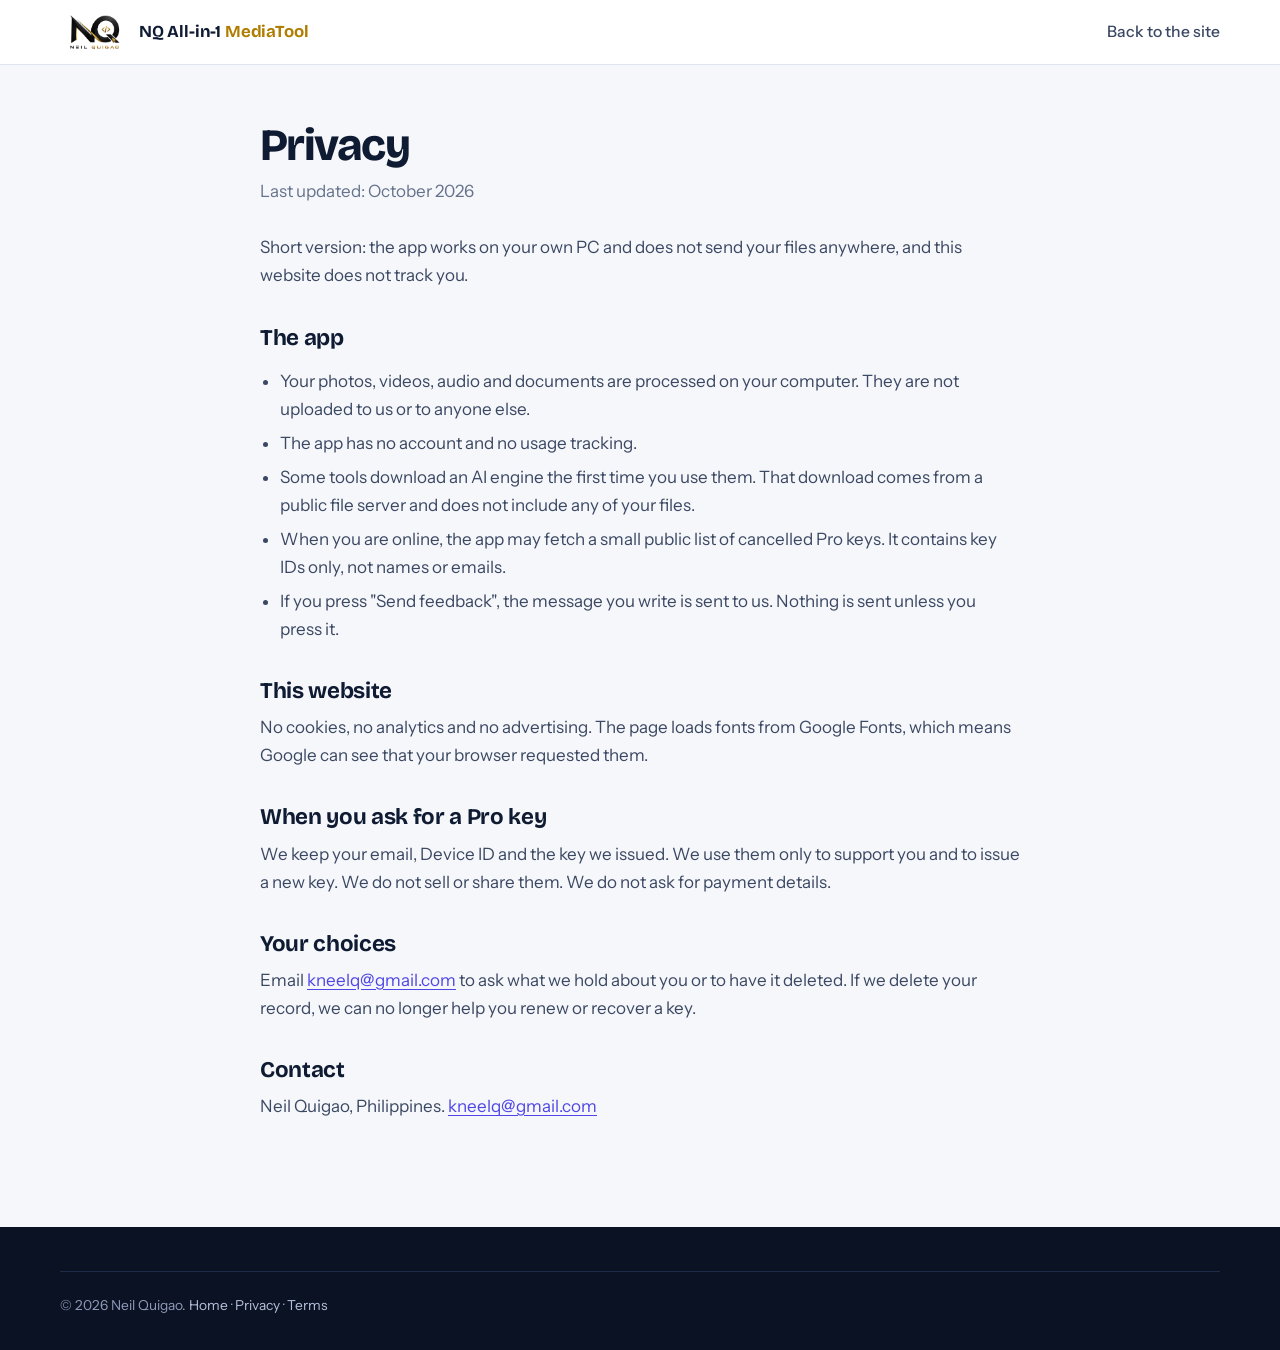
==== docs/privacy.html @ eca40800 "Release v1.0.0: new website, free early-access Pro keys, updated README and terms Co-Authored-By: Cl" ====
<!doctype html>
<html lang="en"><head><meta charset="utf-8"><meta name="viewport" content="width=device-width, initial-scale=1">
<title>Privacy | NQ All-in-1 MediaTool</title><meta name="description" content="What NQ All-in-1 MediaTool and this website do and do not collect."><link rel="icon" href="img/icon.png">
<link rel="preconnect" href="https://fonts.googleapis.com"><link rel="preconnect" href="https://fonts.gstatic.com" crossorigin>
<link rel="stylesheet" href="https://fonts.googleapis.com/css2?family=Bricolage+Grotesque:opsz,wght@12..96,500..800&family=Instrument+Sans:wght@400;500;600;700&display=swap">
<link rel="stylesheet" href="style.css"></head><body>
<header class="top"><div class="wrap"><a class="brand" href="index.html"><img src="img/logo.png" alt=""><span>NQ All-in-1 <b>MediaTool</b></span></a><nav style="margin-left:auto"><a href="index.html">Back to the site</a></nav></div></header>
<main class="doc"><div class="wrap">
<h1>Privacy</h1><p class="upd">Last updated: October 2026</p>
<p>Short version: the app works on your own PC and does not send your files anywhere, and this website does not track you.</p>
<h2>The app</h2>
<ul><li>Your photos, videos, audio and documents are processed on your computer. They are not uploaded to us or to anyone else.</li>
<li>The app has no account and no usage tracking.</li>
<li>Some tools download an AI engine the first time you use them. That download comes from a public file server and does not include any of your files.</li>
<li>When you are online, the app may fetch a small public list of cancelled Pro keys. It contains key IDs only, not names or emails.</li>
<li>If you press "Send feedback", the message you write is sent to us. Nothing is sent unless you press it.</li></ul>
<h2>This website</h2>
<p>No cookies, no analytics and no advertising. The page loads fonts from Google Fonts, which means Google can see that your browser requested them.</p>
<h2>When you ask for a Pro key</h2>
<p>We keep your email, Device ID and the key we issued. We use them only to support you and to issue a new key. We do not sell or share them. We do not ask for payment details.</p>
<h2>Your choices</h2>
<p>Email <a href="mailto:kneelq@gmail.com">kneelq@gmail.com</a> to ask what we hold about you or to have it deleted. If we delete your record, we can no longer help you renew or recover a key.</p>
<h2>Contact</h2><p>Neil Quigao, Philippines. <a href="mailto:kneelq@gmail.com">kneelq@gmail.com</a></p></div></main>
<footer><div class="wrap"><div class="legal" style="grid-column:1/-1">&copy; 2026 Neil Quigao. <a href="index.html" style="display:inline">Home</a> · <a href="privacy.html" style="display:inline">Privacy</a> · <a href="terms.html" style="display:inline">Terms</a></div></div></footer></body></html>
---- docs/style.css ----
/* NQ All-in-1 MediaTool site. Brand: ink navy + amber from the logo, indigo for actions (same as the app). */
:root {
  --paper: #f6f7fa; --white: #fff; --ink: #0f1b33; --body: #3b4863; --mute: #66738c; --line: #dfe4ee;
  --night: #0b1224; --night2: #131c33; --amber: #f5b316; --amber-soft: #fff3cf; --amber-ink: #6b4a00;
  --ind: #4f46e5; --ind-dark: #3f38c4; --ind-soft: #eceafd; --good: #0f7b5f; --good-soft: #e1f5ee;
  --r: 14px; --shadow: 0 1px 2px rgba(15,27,51,.06), 0 12px 32px rgba(15,27,51,.08);
  --display: "Bricolage Grotesque", "Segoe UI Variable Display", "Segoe UI", system-ui, sans-serif;
  --text: "Instrument Sans", "Segoe UI Variable Text", "Segoe UI", system-ui, sans-serif;
}
* { box-sizing: border-box; }
html { scroll-behavior: smooth; scroll-padding-top: 76px; -webkit-text-size-adjust: 100%; }
body { margin: 0; background: var(--paper); color: var(--body); font: 400 1.0625rem/1.65 var(--text); -webkit-font-smoothing: antialiased; }
img { max-width: 100%; display: block; }
a { color: var(--ind); text-underline-offset: 3px; }
a:hover { color: var(--ind-dark); }
:focus-visible { outline: 3px solid var(--ind); outline-offset: 3px; border-radius: 6px; }
.skip { position: absolute; left: -999px; top: 8px; background: var(--ink); color: #fff; padding: 8px 14px; border-radius: 8px; z-index: 100; }
.skip:focus { left: 8px; }
h1, h2, h3 { font-family: var(--display); color: var(--ink); line-height: 1.08; letter-spacing: -.02em; margin: 0; font-weight: 700; }
h1 { font-size: clamp(2.3rem, 4.1vw, 3.5rem); letter-spacing: -.035em; font-weight: 750; }
h2 { font-size: clamp(1.9rem, 3.4vw, 2.85rem); }
h3 { font-size: 1.25rem; letter-spacing: -.01em; }
p { margin: 0 0 1em; }
.wrap { width: min(1160px, calc(100% - 40px)); margin-inline: auto; }
.lead { font-size: 1.2rem; color: var(--body); max-width: 34em; }
.small { font-size: .9rem; color: var(--mute); }

/* header */
.top { position: sticky; top: 0; z-index: 50; background: rgba(255,255,255,.92); backdrop-filter: saturate(1.4) blur(10px); border-bottom: 1px solid var(--line); }
.top .wrap { display: flex; align-items: center; gap: 28px; height: 64px; }
.brand { display: flex; align-items: center; gap: 10px; color: var(--ink); text-decoration: none; font: 700 1.05rem/1 var(--display); letter-spacing: -.01em; }
.brand img { height: 46px; width: auto; margin-block: -6px; }
.brand b { color: #b07d00; font-weight: 700; }
.top nav { display: flex; gap: 24px; margin-left: auto; align-items: center; }
.top nav a { white-space: nowrap; color: var(--body); text-decoration: none; font-weight: 500; font-size: .98rem; }
.top nav a:hover { color: var(--ink); }
.top nav a.btn { color: #fff; }
.top nav a.btn:hover { color: #fff; }
.btn { display: inline-flex; align-items: center; justify-content: center; gap: 10px; padding: 13px 22px; border-radius: 12px; border: 1.5px solid transparent; font: 600 1rem/1.1 var(--text); text-decoration: none; cursor: pointer; transition: transform .15s, background .15s, box-shadow .15s; }
.btn:active { transform: translateY(1px); }
.btn-pri { background: var(--ink); color: #fff; box-shadow: 0 6px 18px rgba(15,27,51,.22); }
.btn-pri:hover { background: #1b2b4f; color: #fff; }
.btn-ind { background: var(--ind); color: #fff; box-shadow: 0 6px 18px rgba(79,70,229,.28); }
.btn-ind:hover { background: var(--ind-dark); color: #fff; }
.btn-ghost { background: transparent; border-color: var(--line); color: var(--ink); background: #fff; }
.btn-ghost:hover { border-color: var(--ink); color: var(--ink); }
.btn-sm { padding: 9px 16px; font-size: .94rem; border-radius: 10px; }
.btn svg { width: 18px; height: 18px; }
.menu { display: none; margin-left: auto; background: none; border: 1.5px solid var(--line); border-radius: 10px; width: 44px; height: 44px; font-size: 1.2rem; cursor: pointer; color: var(--ink); }

/* hero */
.hero { padding: 64px 0 28px; overflow: hidden; }
.hero .wrap { display: grid; grid-template-columns: minmax(0, 5fr) minmax(0, 7fr); gap: 40px; align-items: center; }
.tag { display: inline-flex; align-items: center; gap: 8px; background: var(--amber-soft); color: var(--amber-ink); font-weight: 600; font-size: .9rem; padding: 6px 14px 6px 10px; border-radius: 999px; margin-bottom: 22px; }
.tag i { width: 9px; height: 9px; border-radius: 50%; background: var(--amber); box-shadow: 0 0 0 4px rgba(245,179,22,.28); }
.hero h1 { margin-bottom: 22px; }
.hero .lead { margin-bottom: 30px; }
.cta { display: flex; flex-wrap: wrap; gap: 12px; margin-bottom: 18px; }
.facts { display: flex; flex-wrap: wrap; gap: 6px 18px; list-style: none; padding: 0; margin: 0; color: var(--mute); font-size: .92rem; }
.facts li::before { content: ""; display: inline-block; width: 6px; height: 6px; border-radius: 50%; background: var(--good); margin-right: 8px; vertical-align: middle; }
.shot { margin: 0; position: relative; }
.win { background: var(--night); border-radius: 14px; box-shadow: 0 2px 4px rgba(15,27,51,.1), 0 30px 70px rgba(15,27,51,.28); overflow: hidden; border: 1px solid #25304d; }
.win .bar { display: flex; gap: 7px; align-items: center; padding: 11px 14px; background: #0a1020; border-bottom: 1px solid #1b2742; }
.win .bar i { width: 11px; height: 11px; border-radius: 50%; background: #2c3857; }
.win .bar span { margin-left: 10px; color: #7f8cab; font-size: .78rem; font-family: var(--text); }
.win img { width: 100%; height: auto; }
.cap { margin-top: 12px; font-size: .84rem; color: var(--mute); max-width: 44em; }

/* proof strip */
.strip { border-block: 1px solid var(--line); background: var(--white); margin-top: 44px; }
.strip .wrap { display: grid; grid-template-columns: repeat(4, 1fr); }
.strip .wrap > div { padding: 22px 22px; border-left: 1px solid var(--line); }
.strip .wrap > div:first-child { border-left: 0; padding-left: 0; }
.strip b { display: block; font: 700 1.55rem/1.1 var(--display); color: var(--ink); letter-spacing: -.02em; }
.strip span { font-size: .93rem; color: var(--mute); }

section.block { padding: 96px 0; }
.head { max-width: 40em; margin-bottom: 44px; }
.head h2 { margin-bottom: 14px; }
.head p { font-size: 1.12rem; margin: 0; }

/* tools */
.groups { display: grid; grid-template-columns: repeat(3, 1fr); gap: 20px; }
.group { background: var(--white); border: 1px solid var(--line); border-radius: var(--r); padding: 24px 22px 14px; }
.group h3 { margin-bottom: 4px; }
.group > p { font-size: .94rem; color: var(--mute); margin-bottom: 14px; }
.group ul { list-style: none; margin: 0; padding: 0; }
.group ul li { display: grid; grid-template-columns: 38px 1fr auto; gap: 12px; align-items: center; padding: 11px 0; border-top: 1px solid var(--line); }
.group ul li img { width: 38px; height: 38px; }
.group ul li b { display: block; color: var(--ink); font-weight: 600; line-height: 1.25; font-size: 1rem; }
.group ul li small { display: block; color: var(--mute); font-size: .87rem; line-height: 1.35; }
.pro { font-size: .72rem; font-weight: 700; letter-spacing: .04em; background: var(--amber); color: #3a2800; padding: 3px 8px; border-radius: 6px; }
.tags { display: inline-flex; align-items: center; gap: 6px; white-space: nowrap; }
.beta { font-size: .72rem; font-weight: 700; letter-spacing: .04em; color: #7a2e9e; background: #f1e1fb; border: 1px solid #d9b3ee; padding: 2px 7px; border-radius: 6px; }
.lim { font-size: .72rem; font-weight: 600; color: var(--good); background: var(--good-soft); padding: 3px 8px; border-radius: 6px; white-space: nowrap; }

/* before/after */
.demo { background: var(--night); color: #c9d2e6; }
.demo h2 { color: #fff; }
.demo .head p { color: #aab6d0; }
.demo .wrap { display: grid; grid-template-columns: minmax(0, 6fr) minmax(0, 5fr); gap: 56px; align-items: center; }
.ba { position: relative; border-radius: 14px; overflow: hidden; aspect-ratio: 4 / 5; width: 100%; max-width: 520px; margin-inline: auto; background: #1a2440; user-select: none; touch-action: pan-y; box-shadow: 0 30px 70px rgba(0,0,0,.45); border: 1px solid #25304d; }
.ba img { position: absolute; inset: 0; width: 100%; height: 100%; object-fit: cover; }
.ba .after { position: absolute; inset: 0; background: repeating-conic-gradient(#d7dce8 0 25%, #f4f6fb 0 50%) 0 0 / 28px 28px; clip-path: inset(0 0 0 var(--p, 50%)); }
.ba .after img { object-fit: contain; }
.ba input { position: absolute; inset: 0; width: 100%; height: 100%; opacity: 0; cursor: ew-resize; margin: 0; }
.ba .handle { position: absolute; top: 0; bottom: 0; left: var(--p, 50%); width: 3px; background: #fff; transform: translateX(-1.5px); pointer-events: none; box-shadow: 0 0 0 1px rgba(0,0,0,.2); }
.ba .handle::after { content: "\2194"; position: absolute; top: 50%; left: 50%; transform: translate(-50%, -50%); width: 46px; height: 46px; border-radius: 50%; background: #fff; color: var(--ink); display: grid; place-items: center; font-size: 1.3rem; font-weight: 700; box-shadow: 0 6px 18px rgba(0,0,0,.35); }
.ba .lab { position: absolute; top: 14px; font-size: .78rem; font-weight: 700; padding: 5px 10px; border-radius: 6px; background: rgba(15,27,51,.78); color: #fff; pointer-events: none; }
.ba .lab.l { left: 14px; } .ba .lab.r { right: 14px; }
.ticks { list-style: none; margin: 26px 0 0; padding: 0; display: grid; gap: 14px; }
.ticks li { display: grid; grid-template-columns: 24px 1fr; gap: 12px; color: #c9d2e6; }
.ticks li::before { content: ""; width: 20px; height: 20px; margin-top: 4px; border-radius: 50%; background: var(--amber) url("data:image/svg+xml,%3Csvg xmlns='http://www.w3.org/2000/svg' viewBox='0 0 20 20'%3E%3Cpath d='M5.5 10.5l3 3 6-6.5' fill='none' stroke='%233a2800' stroke-width='2.2' stroke-linecap='round' stroke-linejoin='round'/%3E%3C/svg%3E") center / 20px no-repeat; }
.ticks b { color: #fff; }
.honest { margin-top: 26px; padding: 16px 18px; border: 1px solid #2c3858; border-radius: 12px; background: var(--night2); font-size: .95rem; color: #aab6d0; }
.honest b { color: #fff; }

/* screens */
.tabs { display: flex; flex-wrap: wrap; gap: 8px; margin-bottom: 20px; }
.tabs button { padding: 10px 18px; border-radius: 999px; border: 1.5px solid var(--line); background: var(--white); font: 600 .97rem var(--text); color: var(--body); cursor: pointer; }
.tabs button[aria-selected="true"] { background: var(--ink); border-color: var(--ink); color: #fff; }
.panel { display: none; } .panel.on { display: block; }
.panel p.cap { margin-bottom: 14px; font-size: 1rem; color: var(--body); max-width: 46em; }

/* offline ledger */
.ledger { display: grid; grid-template-columns: 1fr 1fr; border: 1px solid var(--line); border-radius: 18px; background: var(--white); overflow: hidden; box-shadow: var(--shadow); }
.ledger > div { padding: 34px 34px 26px; }
.ledger > div + div { border-left: 1px solid var(--line); background: #fbfbfd; }
.ledger h3 { display: flex; align-items: center; gap: 12px; font-size: 1.45rem; margin-bottom: 6px; }
.ledger h3 span { width: 34px; height: 34px; border-radius: 10px; display: grid; place-items: center; font-size: 1.05rem; }
.ledger .on h3 span, .ledger > div:first-child h3 span { background: var(--good-soft); color: var(--good); }
.ledger > div + div h3 span { background: var(--amber-soft); color: var(--amber-ink); }
.ledger ul { list-style: none; margin: 18px 0 0; padding: 0; }
.ledger li { padding: 13px 0; border-top: 1px solid var(--line); }
.ledger li b { color: var(--ink); display: block; font-weight: 600; }
.ledger li span { font-size: .96rem; color: var(--mute); }
.note-line { margin-top: 22px; max-width: 46em; }

/* pricing */
.compare { background: var(--white); border: 1px solid var(--line); border-radius: 18px; overflow: hidden; box-shadow: var(--shadow); }
.plans { display: grid; grid-template-columns: 1fr 1fr; }
.plan { padding: 34px; }
.plan + .plan { border-left: 1px solid var(--line); background: linear-gradient(180deg, #fffaf0, #fff 55%); position: relative; }
.plan h3 { font-size: 1.6rem; display: flex; align-items: center; gap: 10px; }
.price { font: 750 3rem/1 var(--display); color: var(--ink); letter-spacing: -.035em; margin: 18px 0 4px; }
.price small { font: 500 1rem var(--text); color: var(--mute); letter-spacing: 0; }
.plan .alt { color: var(--mute); font-size: .96rem; margin-bottom: 20px; }
.plan ul { list-style: none; padding: 0; margin: 0 0 26px; display: grid; gap: 10px; }
.plan li { padding-left: 28px; position: relative; }
.plan li::before { content: ""; position: absolute; left: 0; top: .45em; width: 17px; height: 17px; border-radius: 50%; background: var(--good-soft) url("data:image/svg+xml,%3Csvg xmlns='http://www.w3.org/2000/svg' viewBox='0 0 20 20'%3E%3Cpath d='M5.5 10.5l3 3 6-6.5' fill='none' stroke='%230f7b5f' stroke-width='2.4' stroke-linecap='round' stroke-linejoin='round'/%3E%3C/svg%3E") center / 17px no-repeat; }
.plan li.plus { font-weight: 600; color: var(--ink); }
.best { position: absolute; top: 20px; right: 22px; background: var(--ink); color: #fff; font-size: .78rem; font-weight: 700; padding: 5px 11px; border-radius: 999px; }
.steps { display: grid; grid-template-columns: repeat(3, 1fr); gap: 20px; margin-top: 28px; counter-reset: s; }
.step { background: var(--white); border: 1px solid var(--line); border-radius: var(--r); padding: 24px; counter-increment: s; }
.step::before { content: counter(s); display: grid; place-items: center; width: 34px; height: 34px; border-radius: 50%; background: var(--ind-soft); color: var(--ind); font: 700 1rem var(--display); margin-bottom: 14px; }
.step h3 { margin-bottom: 6px; font-size: 1.12rem; }
.step p { margin: 0; font-size: .97rem; color: var(--body); }
.priceNote { font-size: .92rem; color: var(--mute); margin-top: 18px; }

/* FAQ */
.faq { max-width: none; }
.faq details { border-top: 1px solid var(--line); }
.faq details:last-child { border-bottom: 1px solid var(--line); }
.faq summary { cursor: pointer; list-style: none; padding: 20px 40px 20px 0; font: 650 1.12rem/1.35 var(--display); color: var(--ink); position: relative; letter-spacing: -.01em; }
.faq summary::-webkit-details-marker { display: none; }
.faq summary::after { content: "+"; position: absolute; right: 6px; top: 50%; transform: translateY(-50%); font: 400 1.7rem/1 var(--text); color: var(--mute); transition: transform .2s; }
.faq details[open] summary::after { transform: translateY(-50%) rotate(45deg); }
.faq .ans { padding: 0 40px 22px 0; }
.faq .ans p:last-child { margin: 0; }
code, .hash { font-family: ui-monospace, "Cascadia Mono", Consolas, monospace; font-size: .86em; background: #eceff6; padding: 2px 6px; border-radius: 6px; }
.hash { word-break: break-all; }

/* final CTA + footer */
.final { background: var(--ink); color: #c9d2e6; text-align: left; padding: 84px 0; }
.final .wrap { display: grid; grid-template-columns: 1fr auto; gap: 40px; align-items: center; }
.final h2 { color: #fff; margin-bottom: 12px; }
.final p { margin: 0; font-size: 1.1rem; max-width: 34em; }
.final .btn-amber { background: var(--amber); color: #2f2100; font-size: 1.1rem; padding: 16px 28px; box-shadow: 0 10px 28px rgba(245,179,22,.28); }
.final .btn-amber:hover { background: #ffc531; color: #2f2100; }
footer { background: var(--night); color: #8e9bb8; padding: 44px 0 34px; font-size: .94rem; }
footer .wrap { display: grid; grid-template-columns: 1.4fr 1fr 1fr; gap: 32px; }
footer b { color: #fff; display: block; margin-bottom: 8px; font-weight: 600; }
footer a { color: #b6c1db; text-decoration: none; display: block; padding: 3px 0; }
footer a:hover { color: #fff; text-decoration: underline; }
footer .legal { grid-column: 1 / -1; border-top: 1px solid #1e2a47; padding-top: 22px; font-size: .86rem; line-height: 1.6; }

/* article pages */
.doc { padding: 56px 0 90px; }
.doc .wrap { max-width: 760px; }
.doc h1 { font-size: clamp(2rem, 4vw, 2.8rem); margin-bottom: 8px; }
.doc h2 { font-size: 1.4rem; margin: 36px 0 10px; letter-spacing: -.015em; }
.doc ul { padding-left: 1.2em; } .doc li { margin-bottom: 6px; }
.doc .upd { color: var(--mute); margin-bottom: 28px; }

@media (max-width: 1020px) {
  .hero .wrap, .demo .wrap { grid-template-columns: 1fr; gap: 36px; }
  .shot { margin-right: 0; }
  .groups { grid-template-columns: 1fr 1fr; }
  .strip .wrap { grid-template-columns: 1fr 1fr; column-gap: 24px; }
  .strip .wrap > div { border-left: 0; padding: 18px 0; border-top: 1px solid var(--line); }
  .strip .wrap > div:nth-child(-n+2) { border-top: 0; }
}
@media (max-width: 900px) {
  .top nav { display: none; position: absolute; top: 64px; left: 0; right: 0; flex-direction: column; align-items: stretch; gap: 0; background: #fff; border-bottom: 1px solid var(--line); padding: 8px 20px 16px; }
  .top nav.open { display: flex; }
  .top nav a { padding: 12px 0; border-bottom: 1px solid var(--line); }
  .top nav .btn { margin-top: 12px; }
  .menu { display: block; }
}
@media (max-width: 760px) {
  section.block { padding: 68px 0; }
  .groups, .steps, .plans, .ledger, footer .wrap, .final .wrap { grid-template-columns: 1fr; }
  .plan + .plan, .ledger > div + div { border-left: 0; border-top: 1px solid var(--line); }
  .hero { padding-top: 40px; }
  .final .wrap { gap: 24px; }
}
@media (prefers-reduced-motion: reduce) { html { scroll-behavior: auto; } * { transition: none !important; } }

.how { margin: 18px 0 0; padding: 16px 16px 6px; background: var(--paper); border-radius: 12px; border: 1px solid var(--line); }
.how b { color: var(--ink); display: block; margin-bottom: 6px; }
.how ol { margin: 0 0 8px; padding-left: 1.2em; font-size: .94rem; color: var(--body); } .how li { margin: 3px 0; }

/* real results */
.results { background: var(--night); color: #c9d2e6; }
.results h2, .results h3 { color: #fff; }
.results .head p { color: #aab6d0; }
.results .pro { vertical-align: middle; }
.rs { display: grid; grid-template-columns: minmax(0, 7fr) minmax(0, 5fr); gap: 48px; align-items: center; margin-bottom: 72px; }
.rs.flip { grid-template-columns: minmax(0, 5fr) minmax(0, 6fr); }
.rs.flip .cmp { order: 2; }
.rs h3 { font-size: 1.6rem; margin-bottom: 12px; }
.rs p { max-width: 32em; }
.by { font-size: .84rem; color: #8492b0; margin-top: 14px; }
.cmp { position: relative; aspect-ratio: var(--ar, 4 / 5); width: 100%; border-radius: 14px; overflow: hidden; background: #1a2440; user-select: none; touch-action: pan-y; box-shadow: 0 30px 60px rgba(0,0,0,.35); }
.cmp img { position: absolute; inset: 0; width: 100%; height: 100%; object-fit: cover; }
.cmp .aft { position: absolute; inset: 0; clip-path: inset(0 0 0 var(--p, 50%)); }
.cmp.alpha .aft { background: repeating-conic-gradient(#d7dce8 0 25%, #f4f6fb 0 50%) 0 0 / 26px 26px; }
.cmp input { position: absolute; inset: 0; width: 100%; height: 100%; opacity: 0; cursor: ew-resize; margin: 0; }
.cmp .handle { position: absolute; top: 0; bottom: 0; left: var(--p, 50%); width: 3px; background: #fff; transform: translateX(-1.5px); pointer-events: none; box-shadow: 0 0 0 1px rgba(0,0,0,.2); }
.cmp .handle::after { content: "\2194"; position: absolute; top: 50%; left: 50%; transform: translate(-50%, -50%); width: 42px; height: 42px; border-radius: 50%; background: #fff; color: var(--ink); display: grid; place-items: center; font-weight: 700; box-shadow: 0 4px 14px rgba(0,0,0,.3); }
.cmp .lab { position: absolute; top: 12px; font-size: .74rem; font-weight: 700; padding: 5px 10px; border-radius: 7px; background: rgba(11,18,36,.78); color: #fff; pointer-events: none; }
.cmp .lab.l { left: 12px; } .cmp .lab.r { right: 12px; }
.rs3 { display: grid; grid-template-columns: repeat(3, minmax(0, 1fr)); gap: 22px; margin-bottom: 72px; }
.rs3 .rs3-t { grid-column: 1 / -1; max-width: 40em; }
.rs3 .rs3-t h3 { font-size: 1.6rem; margin-bottom: 12px; }
.rs3 .cmp { box-shadow: 0 18px 36px rgba(0,0,0,.3); }
.rs3-by { grid-column: 1 / -1; margin: 0; }
.rs2 { margin-bottom: 72px; }
.rs2 h3 { font-size: 1.6rem; margin-bottom: 12px; }
.rs2 p { max-width: 40em; }
.sline { display: grid; grid-template-columns: 44px minmax(0, 1fr); gap: 14px; align-items: center; margin-top: 14px; }
.sline .sl { font-weight: 700; color: #8492b0; font-size: .9rem; }
.sline img { width: 100%; height: auto; border-radius: 10px; background: #fff; }
.rs4 { display: grid; grid-template-columns: repeat(4, minmax(0, 1fr)); gap: 22px; align-items: start; margin-bottom: 56px; }
.rs4 figure { margin: 0; }
.rs4 .fr { aspect-ratio: 4 / 5; border-radius: 12px; overflow: hidden; background: #fff; display: grid; place-items: center; }
.rs4 .fr img { width: 100%; height: 100%; object-fit: cover; }
.rs4 figure:nth-child(3) .fr img { object-fit: contain; }
.rs4 figcaption { margin-top: 12px; font-size: .92rem; color: #aab6d0; line-height: 1.45; }
.rs4 figcaption b { color: #fff; }
.rs4-by { grid-column: 1 / -1; margin: 0; }

/* about */
.about .wrap { display: grid; grid-template-columns: minmax(0, 1fr) minmax(0, 420px); gap: 64px; align-items: center; }
.who { border-radius: 20px; overflow: hidden; background: #000; box-shadow: 0 24px 50px rgba(15,27,51,.25); }
.who img { width: 100%; height: auto; }
.about h2 { margin-bottom: 14px; }
.byline { font-size: 1.18rem; color: var(--ink); }
.about .cta { display: flex; gap: 12px; flex-wrap: wrap; margin-top: 22px; }
.btn-amber { background: var(--amber); color: #2f2100; box-shadow: 0 8px 22px rgba(245,179,22,.3); }
.btn-amber:hover { background: #ffc531; color: #2f2100; }
@media (max-width: 900px) { .rs, .rs.flip { grid-template-columns: 1fr; gap: 24px; margin-bottom: 52px; } .rs.flip .cmp { order: 0; } .rs4 { grid-template-columns: repeat(2, minmax(0, 1fr)); } }
@media (max-width: 760px) { .rs3 { grid-template-columns: 1fr; } .about .wrap { grid-template-columns: 1fr; gap: 24px; } .who { max-width: 340px; } .sline { grid-template-columns: 1fr; gap: 6px; } }
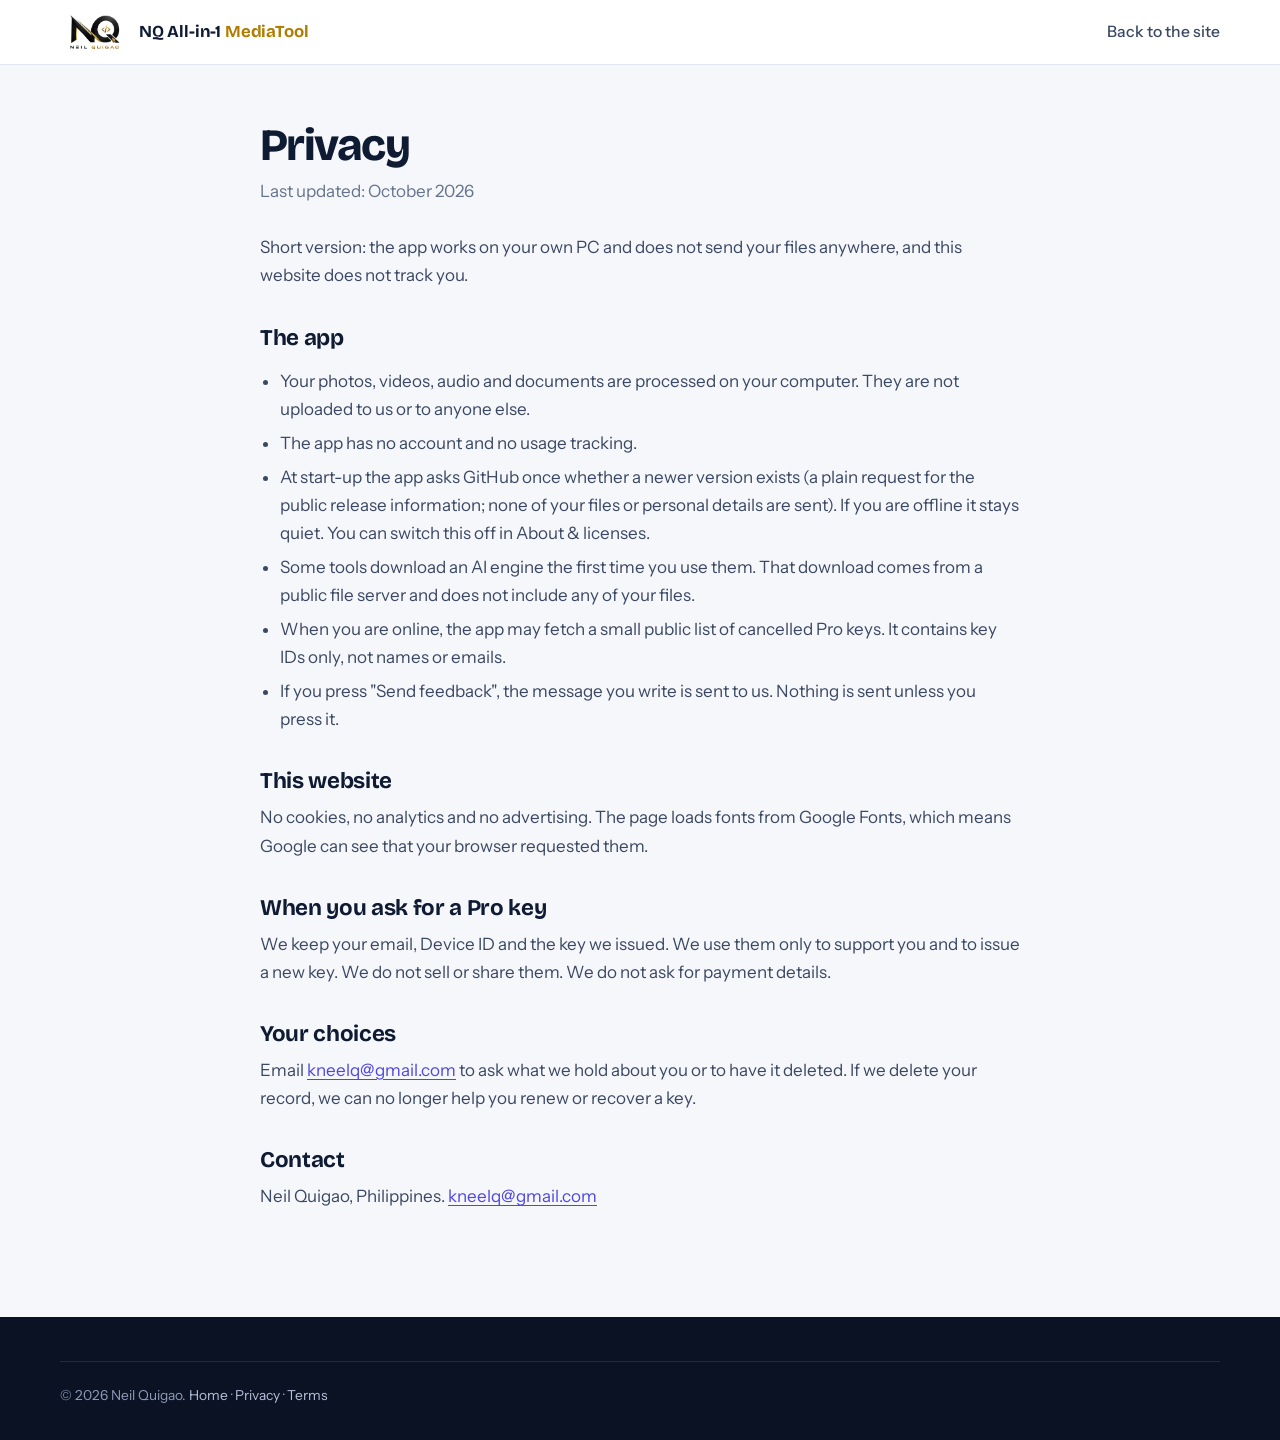
==== commit 687991b4: "v1.1.1: update notice; site and privacy text Co-Authored-By: Claude Sonnet 5.5 <noreply@anthropic.co" ====
--- a/docs/privacy.html
+++ b/docs/privacy.html
@@ -11,6 +11,7 @@
 <h2>The app</h2>
 <ul><li>Your photos, videos, audio and documents are processed on your computer. They are not uploaded to us or to anyone else.</li>
 <li>The app has no account and no usage tracking.</li>
+<li>At start-up the app asks GitHub once whether a newer version exists (a plain request for the public release information; none of your files or personal details are sent). If you are offline it stays quiet. You can switch this off in About &amp; licenses.</li>
 <li>Some tools download an AI engine the first time you use them. That download comes from a public file server and does not include any of your files.</li>
 <li>When you are online, the app may fetch a small public list of cancelled Pro keys. It contains key IDs only, not names or emails.</li>
 <li>If you press "Send feedback", the message you write is sent to us. Nothing is sent unless you press it.</li></ul>
--- a/docs/style.css
+++ b/docs/style.css
@@ -262,7 +262,7 @@
 
 /* about */
 .about .wrap { display: grid; grid-template-columns: minmax(0, 1fr) minmax(0, 420px); gap: 64px; align-items: center; }
-.who { border-radius: 20px; overflow: hidden; background: #000; box-shadow: 0 24px 50px rgba(15,27,51,.25); }
+.who { border-radius: 20px; overflow: hidden; background: #fff; border: 1px solid var(--line); box-shadow: 0 24px 50px rgba(15,27,51,.25); }
 .who img { width: 100%; height: auto; }
 .about h2 { margin-bottom: 14px; }
 .byline { font-size: 1.18rem; color: var(--ink); }
@@ -271,3 +271,40 @@
 .btn-amber:hover { background: #ffc531; color: #2f2100; }
 @media (max-width: 900px) { .rs, .rs.flip { grid-template-columns: 1fr; gap: 24px; margin-bottom: 52px; } .rs.flip .cmp { order: 0; } .rs4 { grid-template-columns: repeat(2, minmax(0, 1fr)); } }
 @media (max-width: 760px) { .rs3 { grid-template-columns: 1fr; } .about .wrap { grid-template-columns: 1fr; gap: 24px; } .who { max-width: 340px; } .sline { grid-template-columns: 1fr; gap: 6px; } }
+
+/* before you download */
+.notice { padding: 40px 0 0; }
+.nbar { display: grid; grid-template-columns: repeat(2, minmax(0, 1fr)); background: var(--white); border: 1px solid var(--line); border-radius: 20px; box-shadow: var(--shadow); overflow: hidden; }
+.nc { display: grid; grid-template-columns: 52px minmax(0, 1fr); gap: 18px; padding: 26px 30px; position: relative; }
+.nc + .nc { border-left: 1px solid var(--line); }
+.nc::before { content: ""; position: absolute; left: 0; right: 0; top: 0; height: 4px; background: var(--amber); }
+.nc + .nc::before { background: var(--good); }
+.ic { width: 52px; height: 52px; border-radius: 14px; display: grid; place-items: center; }
+.ic svg { width: 26px; height: 26px; }
+.ic-gold { background: var(--amber-soft); color: var(--amber-ink); }
+.ic-green { background: var(--good-soft); color: var(--good); }
+.nc h2 { font-size: 1.22rem; line-height: 1.2; letter-spacing: -.015em; margin: 2px 0 8px; }
+.nc p { font-size: .96rem; line-height: 1.55; margin: 0 0 12px; max-width: 34em; }
+.chain { list-style: none; display: flex; flex-wrap: wrap; gap: 8px; margin: 0 0 12px; padding: 0; }
+.chain li { background: var(--good-soft); color: #0b5a45; border-radius: 999px; padding: 5px 12px; font-size: .88rem; font-weight: 500; }
+.chain li + li::before { content: "\2192"; margin-right: 8px; color: var(--good); }
+.nlink { font-weight: 600; font-size: .95rem; text-decoration: none; }
+.nlink:hover { text-decoration: underline; }
+@media (max-width: 900px) { .nbar { grid-template-columns: 1fr; } .nc + .nc { border-left: 0; border-top: 1px solid var(--line); } .nc { padding: 22px 20px; grid-template-columns: 44px minmax(0, 1fr); gap: 14px; } .ic { width: 44px; height: 44px; } }
+
+/* download information */
+.dlwrap { display: block; }
+.dlwrap > div:first-child p { max-width: 40em; }
+.info { max-width: 860px; margin-top: 26px; background: var(--paper); border: 1px solid var(--line); border-radius: 16px; }
+.info summary { cursor: pointer; list-style: none; padding: 18px 56px 18px 24px; font: 700 1.2rem/1.3 var(--display); color: var(--ink); position: relative; letter-spacing: -.01em; }
+.info summary::-webkit-details-marker { display: none; }
+.info summary::after { content: "+"; position: absolute; right: 22px; top: 50%; transform: translateY(-50%); font: 400 1.7rem/1 var(--text); color: var(--mute); transition: transform .2s; }
+.info[open] summary::after { transform: translateY(-50%) rotate(45deg); }
+.info summary small { display: block; font: 500 .86rem var(--text); color: var(--mute); letter-spacing: 0; margin-top: 2px; }
+.infobody { padding: 0 24px 22px; display: grid; gap: 16px; }
+.info .ib { border-top: 1px solid var(--line); padding-top: 14px; font-size: .95rem; }
+.info .ib > b { display: block; color: var(--ink); margin-bottom: 6px; }
+.info ul { margin: 0; padding-left: 1.15em; }
+.info li { margin-bottom: 5px; }
+.info p { margin: 0 0 8px; }
+.info .hash { display: block; font-size: .72rem; word-break: break-all; line-height: 1.5; }
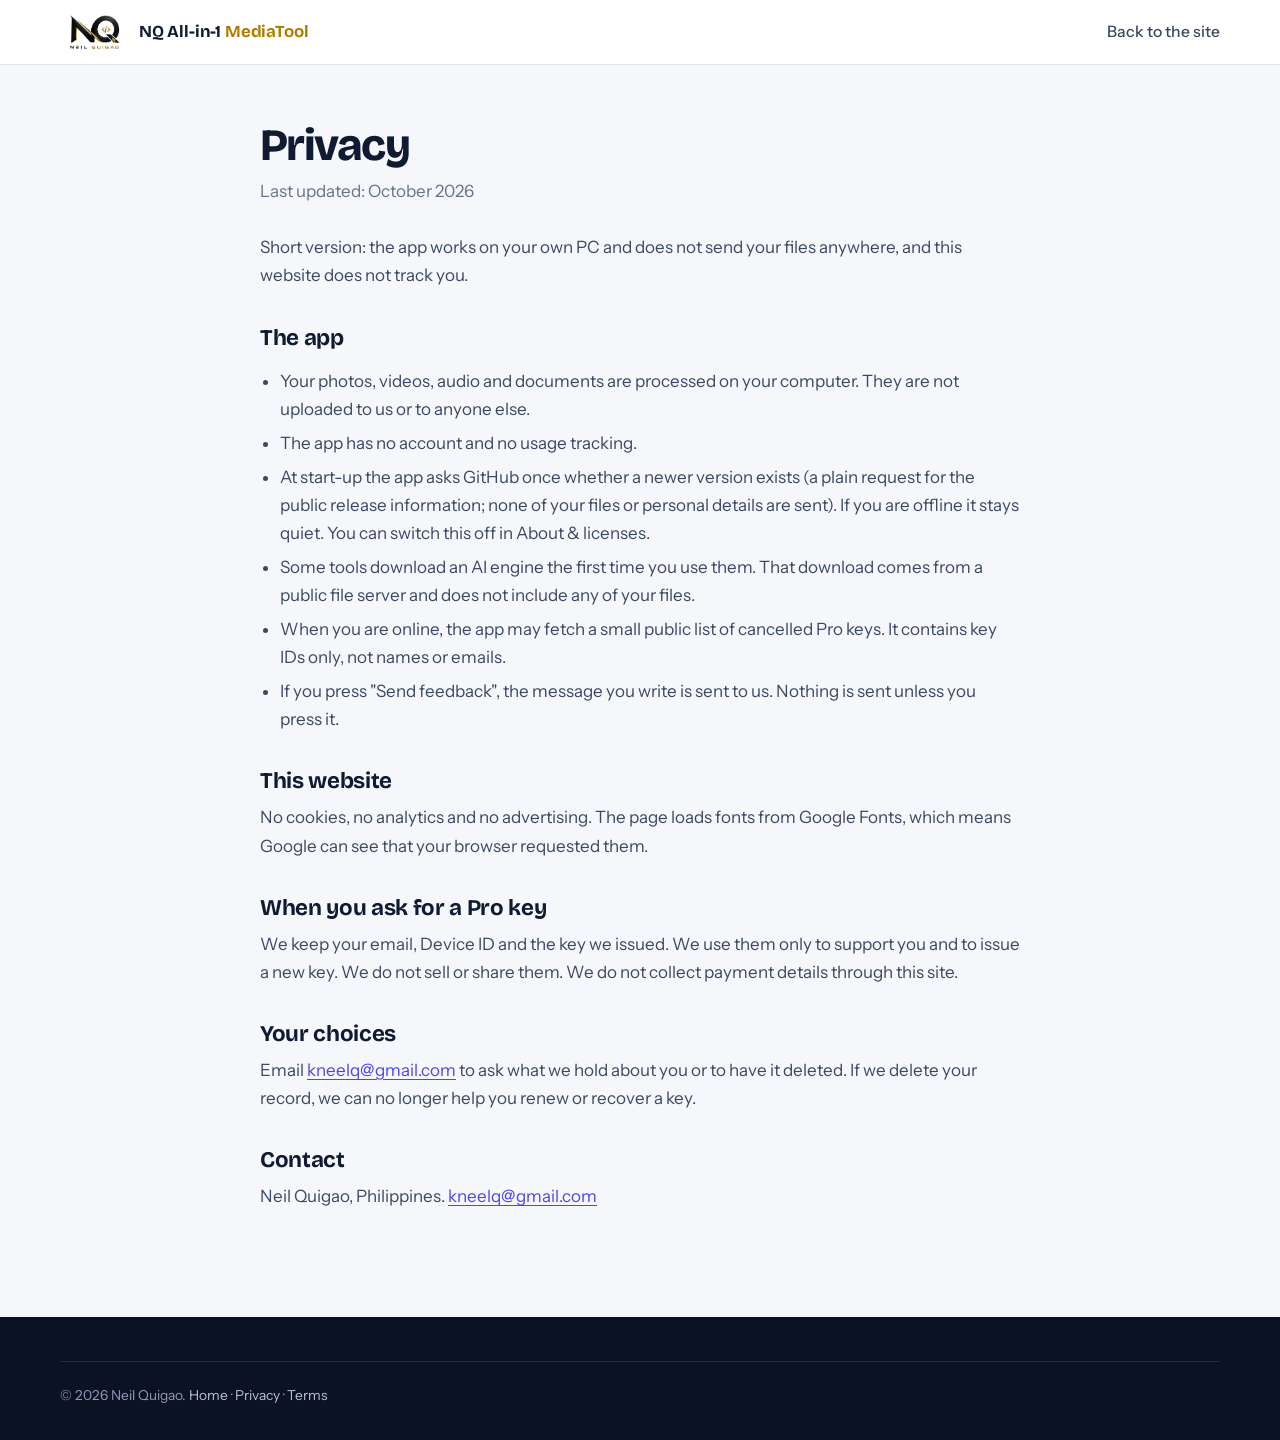
==== commit 66a1053c: "v1.3.1: Pro on inquiry (site, terms, README) Co-Authored-By: Claude Sonnet 5.5 <noreply@anthropic.co" ====
--- a/docs/privacy.html
+++ b/docs/privacy.html
@@ -18,7 +18,7 @@
 <h2>This website</h2>
 <p>No cookies, no analytics and no advertising. The page loads fonts from Google Fonts, which means Google can see that your browser requested them.</p>
 <h2>When you ask for a Pro key</h2>
-<p>We keep your email, Device ID and the key we issued. We use them only to support you and to issue a new key. We do not sell or share them. We do not ask for payment details.</p>
+<p>We keep your email, Device ID and the key we issued. We use them only to support you and to issue a new key. We do not sell or share them. We do not collect payment details through this site.</p>
 <h2>Your choices</h2>
 <p>Email <a href="mailto:kneelq@gmail.com">kneelq@gmail.com</a> to ask what we hold about you or to have it deleted. If we delete your record, we can no longer help you renew or recover a key.</p>
 <h2>Contact</h2><p>Neil Quigao, Philippines. <a href="mailto:kneelq@gmail.com">kneelq@gmail.com</a></p></div></main>
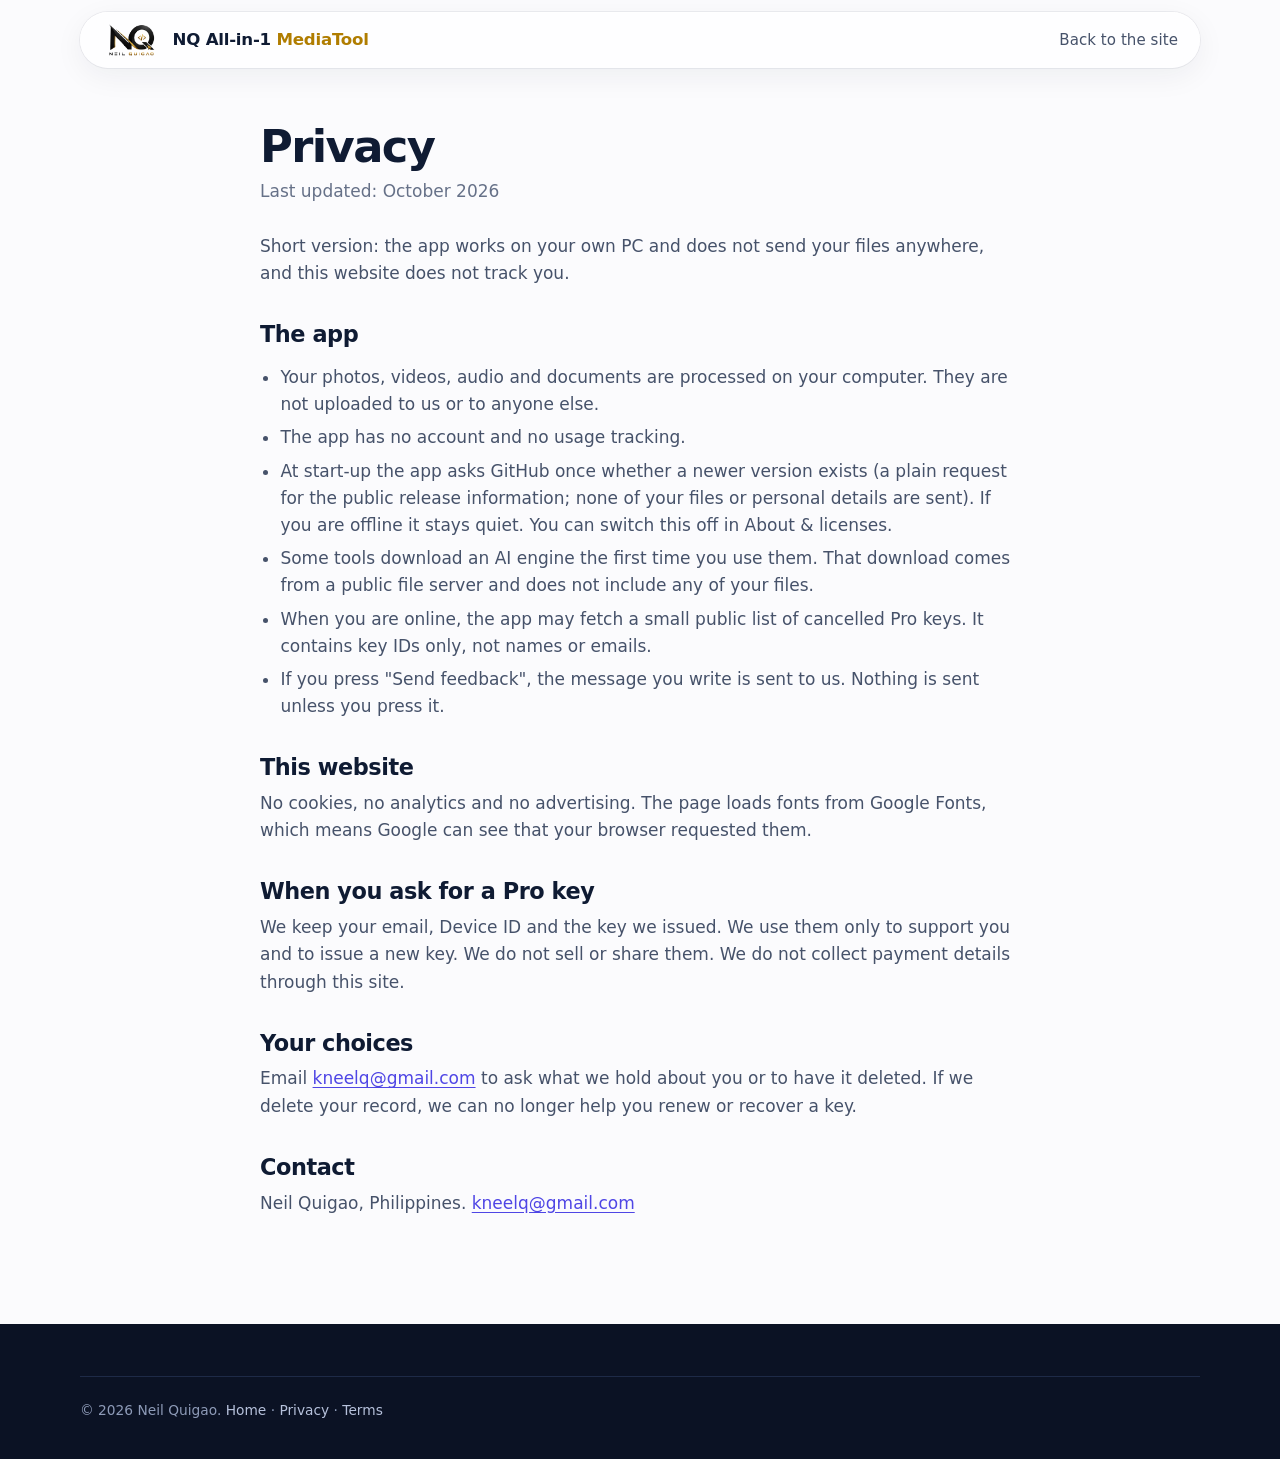
==== commit 1be402f8: "Site: redesign on Apple-style principles (website only, no app change) Floating translucent header, " ====
--- a/docs/privacy.html
+++ b/docs/privacy.html
@@ -1,8 +1,6 @@
 <!doctype html>
 <html lang="en"><head><meta charset="utf-8"><meta name="viewport" content="width=device-width, initial-scale=1">
 <title>Privacy | NQ All-in-1 MediaTool</title><meta name="description" content="What NQ All-in-1 MediaTool and this website do and do not collect."><link rel="icon" href="img/icon.png">
-<link rel="preconnect" href="https://fonts.googleapis.com"><link rel="preconnect" href="https://fonts.gstatic.com" crossorigin>
-<link rel="stylesheet" href="https://fonts.googleapis.com/css2?family=Bricolage+Grotesque:opsz,wght@12..96,500..800&family=Instrument+Sans:wght@400;500;600;700&display=swap">
 <link rel="stylesheet" href="style.css"></head><body>
 <header class="top"><div class="wrap"><a class="brand" href="index.html"><img src="img/logo.png" alt=""><span>NQ All-in-1 <b>MediaTool</b></span></a><nav style="margin-left:auto"><a href="index.html">Back to the site</a></nav></div></header>
 <main class="doc"><div class="wrap">
--- a/docs/style.css
+++ b/docs/style.css
@@ -1,310 +1,362 @@
-/* NQ All-in-1 MediaTool site. Brand: ink navy + amber from the logo, indigo for actions (same as the app). */
+/* NQ All-in-1 MediaTool site. Redesign on the apple-design principles: instant response, interruptible springs, translucent materials,
+   size-specific tracking, restraint. Brand kept: ink navy, amber from the logo, indigo for actions. */
 :root {
-  --paper: #f6f7fa; --white: #fff; --ink: #0f1b33; --body: #3b4863; --mute: #66738c; --line: #dfe4ee;
-  --night: #0b1224; --night2: #131c33; --amber: #f5b316; --amber-soft: #fff3cf; --amber-ink: #6b4a00;
+  --bg: #fbfbfd; --paper: #f4f5f8; --white: #fff; --ink: #0f1b33; --body: #46526a; --mute: #667188;
+  --line: rgba(15,27,51,.10); --night: #0b1224; --night2: #131c33;
+  --amber: #f5b316; --amber-soft: #fff3cf; --amber-ink: #6b4a00;
   --ind: #4f46e5; --ind-dark: #3f38c4; --ind-soft: #eceafd; --good: #0f7b5f; --good-soft: #e1f5ee;
-  --r: 14px; --shadow: 0 1px 2px rgba(15,27,51,.06), 0 12px 32px rgba(15,27,51,.08);
-  --display: "Bricolage Grotesque", "Segoe UI Variable Display", "Segoe UI", system-ui, sans-serif;
-  --text: "Instrument Sans", "Segoe UI Variable Text", "Segoe UI", system-ui, sans-serif;
+  --r-lg: 28px; --r: 20px; --r-sm: 12px;
+  --sh-1: 0 1px 2px rgba(15,27,51,.05), 0 10px 30px rgba(15,27,51,.06);
+  --sh-2: 0 2px 4px rgba(15,27,51,.05), 0 28px 70px rgba(15,27,51,.13);
+  --ease: cubic-bezier(.16, 1, .3, 1);            /* critically damped feel: fast start, no overshoot */
+  --glass: rgba(255,255,255,.68);
+  /* the platform font first: it ships optical sizing and tuned tracking (SF on Apple, Segoe UI Variable on Windows) */
+  --display: ui-sans-serif, -apple-system, "SF Pro Display", "Segoe UI Variable Display", "Segoe UI", system-ui, Roboto, sans-serif;
+  --sans: ui-sans-serif, -apple-system, "SF Pro Text", "Segoe UI Variable Text", "Segoe UI", system-ui, Roboto, sans-serif;
+  --text: var(--sans);
+  interpolate-size: allow-keywords;
 }
 * { box-sizing: border-box; }
-html { scroll-behavior: smooth; scroll-padding-top: 76px; -webkit-text-size-adjust: 100%; }
-body { margin: 0; background: var(--paper); color: var(--body); font: 400 1.0625rem/1.65 var(--text); -webkit-font-smoothing: antialiased; }
+html { scroll-behavior: smooth; scroll-padding-top: 92px; -webkit-text-size-adjust: 100%; }
+body { margin: 0; background: var(--bg); color: var(--body); font: 400 1.0625rem/1.6 var(--sans); font-optical-sizing: auto; -webkit-font-smoothing: antialiased; text-rendering: optimizeLegibility; }
 img { max-width: 100%; display: block; }
 a { color: var(--ind); text-underline-offset: 3px; }
 a:hover { color: var(--ind-dark); }
-:focus-visible { outline: 3px solid var(--ind); outline-offset: 3px; border-radius: 6px; }
-.skip { position: absolute; left: -999px; top: 8px; background: var(--ink); color: #fff; padding: 8px 14px; border-radius: 8px; z-index: 100; }
+::selection { background: rgba(79,70,229,.2); }
+:focus-visible { outline: 3px solid rgba(79,70,229,.75); outline-offset: 3px; border-radius: 8px; }
+.skip { position: absolute; left: -999px; top: 8px; background: var(--ink); color: #fff; padding: 8px 14px; border-radius: 999px; z-index: 100; }
 .skip:focus { left: 8px; }
-h1, h2, h3 { font-family: var(--display); color: var(--ink); line-height: 1.08; letter-spacing: -.02em; margin: 0; font-weight: 700; }
-h1 { font-size: clamp(2.3rem, 4.1vw, 3.5rem); letter-spacing: -.035em; font-weight: 750; }
-h2 { font-size: clamp(1.9rem, 3.4vw, 2.85rem); }
-h3 { font-size: 1.25rem; letter-spacing: -.01em; }
-p { margin: 0 0 1em; }
-.wrap { width: min(1160px, calc(100% - 40px)); margin-inline: auto; }
-.lead { font-size: 1.2rem; color: var(--body); max-width: 34em; }
-.small { font-size: .9rem; color: var(--mute); }
-
-/* header */
-.top { position: sticky; top: 0; z-index: 50; background: rgba(255,255,255,.92); backdrop-filter: saturate(1.4) blur(10px); border-bottom: 1px solid var(--line); }
-.top .wrap { display: flex; align-items: center; gap: 28px; height: 64px; }
-.brand { display: flex; align-items: center; gap: 10px; color: var(--ink); text-decoration: none; font: 700 1.05rem/1 var(--display); letter-spacing: -.01em; }
-.brand img { height: 46px; width: auto; margin-block: -6px; }
+/* tracking and leading change with size: tight on large type, near zero on body, a touch open on small caps */
+h1, h2, h3 { font-family: var(--display); color: var(--ink); margin: 0; font-weight: 700; text-wrap: balance; }
+h1 { font-size: clamp(2.5rem, 6.4vw, 4.9rem); line-height: 1.02; letter-spacing: -.045em; font-weight: 720; }
+h2 { font-size: clamp(2rem, 4.6vw, 3.4rem); line-height: 1.06; letter-spacing: -.036em; }
+h3 { font-size: 1.28rem; line-height: 1.2; letter-spacing: -.016em; }
+p { margin: 0 0 1em; text-wrap: pretty; }
+.wrap { width: min(1120px, calc(100% - 48px)); margin-inline: auto; }
+.lead { font-size: clamp(1.1rem, 1.7vw, 1.32rem); line-height: 1.5; color: var(--body); max-width: 36em; }
+.small { font-size: .9rem; color: var(--mute); letter-spacing: .004em; }
+
+/* header: a floating translucent layer, not an opaque strip */
+.top { position: sticky; top: 12px; z-index: 60; margin: 12px auto 0; width: min(1120px, calc(100% - 24px)); border-radius: 999px; background: var(--glass);
+  -webkit-backdrop-filter: blur(22px) saturate(180%); backdrop-filter: blur(22px) saturate(180%);
+  box-shadow: 0 0 0 1px rgba(15,27,51,.06), inset 0 1px 0 rgba(255,255,255,.85), 0 8px 30px rgba(15,27,51,.06); transition: background .3s var(--ease), box-shadow .3s var(--ease); }
+.top.scrolled { background: rgba(255,255,255,.84); box-shadow: 0 0 0 1px rgba(15,27,51,.08), inset 0 1px 0 #fff, 0 14px 44px rgba(15,27,51,.13); }
+.top .wrap { width: 100%; padding: 0 10px 0 20px; display: flex; align-items: center; gap: 20px; height: 56px; }
+.brand { display: flex; align-items: center; gap: 10px; color: var(--ink); text-decoration: none; font: 700 1.04rem/1 var(--display); letter-spacing: -.014em; white-space: nowrap; }
+.brand img { height: 42px; width: auto; margin-block: -6px; }
 .brand b { color: #b07d00; font-weight: 700; }
-.top nav { display: flex; gap: 24px; margin-left: auto; align-items: center; }
-.top nav a { white-space: nowrap; color: var(--body); text-decoration: none; font-weight: 500; font-size: .98rem; }
-.top nav a:hover { color: var(--ink); }
-.top nav a.btn { color: #fff; }
+.top nav { position: relative; display: flex; gap: 2px; margin-left: auto; align-items: center; }
+.top nav a { position: relative; z-index: 1; padding: 8px 12px; border-radius: 999px; white-space: nowrap; color: var(--body); text-decoration: none; font-weight: 500; font-size: .94rem; letter-spacing: .004em; transition: color .15s; }
+.top nav a:hover, .top nav a.on { color: var(--ink); }
+.top nav a.btn { color: #fff; margin-left: 8px; padding: 9px 18px; }
 .top nav a.btn:hover { color: #fff; }
-.btn { display: inline-flex; align-items: center; justify-content: center; gap: 10px; padding: 13px 22px; border-radius: 12px; border: 1.5px solid transparent; font: 600 1rem/1.1 var(--text); text-decoration: none; cursor: pointer; transition: transform .15s, background .15s, box-shadow .15s; }
-.btn:active { transform: translateY(1px); }
+.nav-ind { position: absolute; left: 0; top: 50%; height: 34px; margin-top: -17px; width: 0; border-radius: 999px; background: rgba(15,27,51,.07); pointer-events: none; opacity: 0; transition: opacity .2s; will-change: transform, width; }
+.nav-ind.show { opacity: 1; }
+.menu { display: none; margin-left: auto; background: none; border: 0; border-radius: 999px; width: 44px; height: 44px; font-size: 1.25rem; cursor: pointer; color: var(--ink); transition: transform .1s ease-out, background .2s; }
+.menu:active { transform: scale(.92); background: rgba(15,27,51,.07); }
+.scrim { position: fixed; inset: 0; z-index: 55; background: rgba(11,18,36,.32); opacity: 0; pointer-events: none; transition: opacity .3s var(--ease); }
+.menu-open .scrim { opacity: 1; pointer-events: auto; }
+
+/* buttons: feedback on press, instantly */
+.btn { display: inline-flex; align-items: center; justify-content: center; gap: 10px; padding: 14px 26px; border-radius: 999px; border: 1.5px solid transparent; font: 600 1rem/1.1 var(--sans); letter-spacing: .004em; text-decoration: none; cursor: pointer; -webkit-tap-highlight-color: transparent;
+  transition: transform .1s ease-out, background .2s, box-shadow .25s var(--ease), color .2s, border-color .2s; }
+.btn:hover { transform: translateY(-1px); }
+.btn:active { transform: scale(.97); transition-duration: .08s; }
 .btn-pri { background: var(--ink); color: #fff; box-shadow: 0 6px 18px rgba(15,27,51,.22); }
-.btn-pri:hover { background: #1b2b4f; color: #fff; }
-.btn-ind { background: var(--ind); color: #fff; box-shadow: 0 6px 18px rgba(79,70,229,.28); }
-.btn-ind:hover { background: var(--ind-dark); color: #fff; }
-.btn-ghost { background: transparent; border-color: var(--line); color: var(--ink); background: #fff; }
-.btn-ghost:hover { border-color: var(--ink); color: var(--ink); }
-.btn-sm { padding: 9px 16px; font-size: .94rem; border-radius: 10px; }
+.btn-pri:hover { background: #1b2b4f; color: #fff; box-shadow: 0 10px 26px rgba(15,27,51,.28); }
+.btn-ind { background: var(--ind); color: #fff; box-shadow: 0 6px 18px rgba(79,70,229,.3); }
+.btn-ind:hover { background: var(--ind-dark); color: #fff; box-shadow: 0 10px 26px rgba(79,70,229,.36); }
+.btn-ghost { background: rgba(255,255,255,.7); border-color: var(--line); color: var(--ink); -webkit-backdrop-filter: blur(10px); backdrop-filter: blur(10px); }
+.btn-ghost:hover { background: #fff; border-color: rgba(15,27,51,.28); color: var(--ink); }
+.btn-amber { background: var(--amber); color: #2f2100; box-shadow: 0 8px 22px rgba(245,179,22,.3); }
+.btn-amber:hover { background: #ffc531; color: #2f2100; }
+.btn-sm { padding: 9px 18px; font-size: .94rem; }
 .btn svg { width: 18px; height: 18px; }
-.menu { display: none; margin-left: auto; background: none; border: 1.5px solid var(--line); border-radius: 10px; width: 44px; height: 44px; font-size: 1.2rem; cursor: pointer; color: var(--ink); }
-
-/* hero */
-.hero { padding: 64px 0 28px; overflow: hidden; }
-.hero .wrap { display: grid; grid-template-columns: minmax(0, 5fr) minmax(0, 7fr); gap: 40px; align-items: center; }
-.tag { display: inline-flex; align-items: center; gap: 8px; background: var(--amber-soft); color: var(--amber-ink); font-weight: 600; font-size: .9rem; padding: 6px 14px 6px 10px; border-radius: 999px; margin-bottom: 22px; }
-.tag i { width: 9px; height: 9px; border-radius: 50%; background: var(--amber); box-shadow: 0 0 0 4px rgba(245,179,22,.28); }
-.hero h1 { margin-bottom: 22px; }
-.hero .lead { margin-bottom: 30px; }
-.cta { display: flex; flex-wrap: wrap; gap: 12px; margin-bottom: 18px; }
-.facts { display: flex; flex-wrap: wrap; gap: 6px 18px; list-style: none; padding: 0; margin: 0; color: var(--mute); font-size: .92rem; }
+
+/* hero: one clear message, then the product */
+.hero { position: relative; isolation: isolate; overflow: clip; padding: 72px 0 0; }
+.hero::before { content: ""; position: absolute; inset: -8% -10% auto; height: 760px; z-index: -1; pointer-events: none;
+  background: radial-gradient(55% 55% at 50% 0%, rgba(79,70,229,.11), transparent 72%), radial-gradient(34% 40% at 88% 8%, rgba(245,179,22,.14), transparent 70%), radial-gradient(30% 36% at 10% 14%, rgba(79,70,229,.06), transparent 70%); }
+.hero > .wrap { display: grid; justify-items: center; gap: 60px; }
+.hero > .wrap > div:first-child { text-align: center; display: grid; justify-items: center; max-width: 880px; }
+.tag { display: inline-flex; align-items: center; gap: 8px; background: rgba(255,255,255,.75); border: 1px solid var(--line); color: var(--amber-ink); font-weight: 600; font-size: .86rem; letter-spacing: .01em; padding: 6px 14px 6px 10px; border-radius: 999px; margin-bottom: 26px; -webkit-backdrop-filter: blur(10px); backdrop-filter: blur(10px); }
+.tag i { width: 8px; height: 8px; border-radius: 50%; background: var(--amber); box-shadow: 0 0 0 4px rgba(245,179,22,.25); }
+.hero h1 { margin-bottom: 24px; }
+.hero .lead { margin: 0 auto 34px; }
+.cta { display: flex; flex-wrap: wrap; justify-content: center; gap: 12px; margin-bottom: 22px; }
+.facts { display: flex; flex-wrap: wrap; justify-content: center; gap: 6px 22px; list-style: none; padding: 0; margin: 0; color: var(--mute); font-size: .92rem; letter-spacing: .004em; }
 .facts li::before { content: ""; display: inline-block; width: 6px; height: 6px; border-radius: 50%; background: var(--good); margin-right: 8px; vertical-align: middle; }
-.shot { margin: 0; position: relative; }
-.win { background: var(--night); border-radius: 14px; box-shadow: 0 2px 4px rgba(15,27,51,.1), 0 30px 70px rgba(15,27,51,.28); overflow: hidden; border: 1px solid #25304d; }
-.win .bar { display: flex; gap: 7px; align-items: center; padding: 11px 14px; background: #0a1020; border-bottom: 1px solid #1b2742; }
+/* the product rises into place as it scrolls into view (transform only, driven by --hp from site.js) */
+.shot { margin: 0; width: 100%; max-width: 1060px; transform: translateY(calc((1 - var(--hp, 1)) * 30px)) scale(calc(.94 + .06 * var(--hp, 1))); transform-origin: 50% 0; will-change: transform; }
+.cap { margin: 18px auto 0; font-size: .86rem; color: var(--mute); max-width: 46em; text-align: center; }
+.win { background: var(--night); border-radius: 20px; box-shadow: var(--sh-2); overflow: hidden; border: 1px solid #25304d; }
+.win .bar { display: flex; gap: 7px; align-items: center; padding: 12px 16px; background: #0a1020; border-bottom: 1px solid #1b2742; }
 .win .bar i { width: 11px; height: 11px; border-radius: 50%; background: #2c3857; }
-.win .bar span { margin-left: 10px; color: #7f8cab; font-size: .78rem; font-family: var(--text); }
+.win .bar span { margin-left: 10px; color: #7f8cab; font-size: .78rem; }
 .win img { width: 100%; height: auto; }
-.cap { margin-top: 12px; font-size: .84rem; color: var(--mute); max-width: 44em; }
 
 /* proof strip */
-.strip { border-block: 1px solid var(--line); background: var(--white); margin-top: 44px; }
-.strip .wrap { display: grid; grid-template-columns: repeat(4, 1fr); }
-.strip .wrap > div { padding: 22px 22px; border-left: 1px solid var(--line); }
-.strip .wrap > div:first-child { border-left: 0; padding-left: 0; }
-.strip b { display: block; font: 700 1.55rem/1.1 var(--display); color: var(--ink); letter-spacing: -.02em; }
+.strip { padding: 64px 0 8px; }
+.strip .wrap { display: grid; grid-template-columns: repeat(4, 1fr); background: var(--white); border: 1px solid var(--line); border-radius: var(--r-lg); box-shadow: var(--sh-1); padding: 10px 0; }
+.strip .wrap > div { padding: 20px 28px; border-left: 1px solid var(--line); }
+.strip .wrap > div:first-child { border-left: 0; }
+.strip b { display: block; font: 700 1.7rem/1.1 var(--display); color: var(--ink); letter-spacing: -.03em; }
 .strip span { font-size: .93rem; color: var(--mute); }
 
-section.block { padding: 96px 0; }
-.head { max-width: 40em; margin-bottom: 44px; }
-.head h2 { margin-bottom: 14px; }
-.head p { font-size: 1.12rem; margin: 0; }
+section.block { padding: clamp(72px, 10vw, 128px) 0; }
+.head { max-width: 46em; margin: 0 auto 56px; text-align: center; }
+.head h2 { margin-bottom: 16px; }
+.head p { font-size: clamp(1.05rem, 1.6vw, 1.22rem); line-height: 1.5; margin: 0 auto; max-width: 36em; }
+#screens, #pricing { background: var(--paper); }
 
 /* tools */
 .groups { display: grid; grid-template-columns: repeat(3, 1fr); gap: 20px; }
-.group { background: var(--white); border: 1px solid var(--line); border-radius: var(--r); padding: 24px 22px 14px; }
-.group h3 { margin-bottom: 4px; }
-.group > p { font-size: .94rem; color: var(--mute); margin-bottom: 14px; }
+.group { background: var(--white); border: 1px solid var(--line); border-radius: var(--r-lg); padding: 32px 26px 20px; box-shadow: var(--sh-1); }
+.group h3 { font-size: 1.65rem; letter-spacing: -.026em; margin-bottom: 6px; }
+.group > p { font-size: .96rem; color: var(--mute); margin-bottom: 16px; }
 .group ul { list-style: none; margin: 0; padding: 0; }
-.group ul li { display: grid; grid-template-columns: 38px 1fr auto; gap: 12px; align-items: center; padding: 11px 0; border-top: 1px solid var(--line); }
-.group ul li img { width: 38px; height: 38px; }
-.group ul li b { display: block; color: var(--ink); font-weight: 600; line-height: 1.25; font-size: 1rem; }
-.group ul li small { display: block; color: var(--mute); font-size: .87rem; line-height: 1.35; }
-.pro { font-size: .72rem; font-weight: 700; letter-spacing: .04em; background: var(--amber); color: #3a2800; padding: 3px 8px; border-radius: 6px; }
+.group ul li { display: grid; grid-template-columns: 40px 1fr auto; gap: 14px; align-items: center; padding: 13px 0; border-top: 1px solid var(--line); }
+.group ul li img { width: 40px; height: 40px; }
+.group ul li b { display: block; color: var(--ink); font-weight: 600; line-height: 1.25; font-size: 1rem; letter-spacing: -.005em; }
+.group ul li small { display: block; color: var(--mute); font-size: .88rem; line-height: 1.4; margin-top: 2px; }
+.pro { font-size: .7rem; font-weight: 700; letter-spacing: .06em; background: var(--amber); color: #3a2800; padding: 3px 8px; border-radius: 999px; }
 .tags { display: inline-flex; align-items: center; gap: 6px; white-space: nowrap; }
-.beta { font-size: .72rem; font-weight: 700; letter-spacing: .04em; color: #7a2e9e; background: #f1e1fb; border: 1px solid #d9b3ee; padding: 2px 7px; border-radius: 6px; }
-.lim { font-size: .72rem; font-weight: 600; color: var(--good); background: var(--good-soft); padding: 3px 8px; border-radius: 6px; white-space: nowrap; }
-
-/* before/after */
-.demo { background: var(--night); color: #c9d2e6; }
-.demo h2 { color: #fff; }
-.demo .head p { color: #aab6d0; }
-.demo .wrap { display: grid; grid-template-columns: minmax(0, 6fr) minmax(0, 5fr); gap: 56px; align-items: center; }
-.ba { position: relative; border-radius: 14px; overflow: hidden; aspect-ratio: 4 / 5; width: 100%; max-width: 520px; margin-inline: auto; background: #1a2440; user-select: none; touch-action: pan-y; box-shadow: 0 30px 70px rgba(0,0,0,.45); border: 1px solid #25304d; }
-.ba img { position: absolute; inset: 0; width: 100%; height: 100%; object-fit: cover; }
-.ba .after { position: absolute; inset: 0; background: repeating-conic-gradient(#d7dce8 0 25%, #f4f6fb 0 50%) 0 0 / 28px 28px; clip-path: inset(0 0 0 var(--p, 50%)); }
-.ba .after img { object-fit: contain; }
-.ba input { position: absolute; inset: 0; width: 100%; height: 100%; opacity: 0; cursor: ew-resize; margin: 0; }
-.ba .handle { position: absolute; top: 0; bottom: 0; left: var(--p, 50%); width: 3px; background: #fff; transform: translateX(-1.5px); pointer-events: none; box-shadow: 0 0 0 1px rgba(0,0,0,.2); }
-.ba .handle::after { content: "\2194"; position: absolute; top: 50%; left: 50%; transform: translate(-50%, -50%); width: 46px; height: 46px; border-radius: 50%; background: #fff; color: var(--ink); display: grid; place-items: center; font-size: 1.3rem; font-weight: 700; box-shadow: 0 6px 18px rgba(0,0,0,.35); }
-.ba .lab { position: absolute; top: 14px; font-size: .78rem; font-weight: 700; padding: 5px 10px; border-radius: 6px; background: rgba(15,27,51,.78); color: #fff; pointer-events: none; }
-.ba .lab.l { left: 14px; } .ba .lab.r { right: 14px; }
+.beta { font-size: .7rem; font-weight: 700; letter-spacing: .06em; color: #7a2e9e; background: #f1e1fb; border: 1px solid #d9b3ee; padding: 2px 7px; border-radius: 999px; }
+.lim { font-size: .72rem; font-weight: 600; letter-spacing: .02em; color: var(--good); background: var(--good-soft); padding: 3px 9px; border-radius: 999px; white-space: nowrap; }
+.how { margin: 20px 0 0; padding: 18px 18px 8px; background: var(--paper); border-radius: var(--r-sm); }
+.how b { color: var(--ink); display: block; margin-bottom: 6px; }
+.how ol { margin: 0 0 8px; padding-left: 1.2em; font-size: .94rem; color: var(--body); } .how li { margin: 3px 0; }
+
+/* real results (dark) */
+.results { background: var(--night); color: #c9d2e6; position: relative; isolation: isolate; overflow: clip; }
+.results::before { content: ""; position: absolute; inset: 0 0 auto; height: 520px; z-index: -1; background: radial-gradient(50% 70% at 50% 0%, rgba(99,102,241,.22), transparent 72%); pointer-events: none; }
+.results h2, .results h3 { color: #fff; }
+.results .head p { color: #aab6d0; }
+.results .pro { vertical-align: middle; }
+.rs { display: grid; grid-template-columns: minmax(0, 7fr) minmax(0, 5fr); gap: 56px; align-items: center; margin-bottom: 96px; }
+.rs.flip { grid-template-columns: minmax(0, 5fr) minmax(0, 6fr); }
+.rs.flip .cmp { order: 2; }
+.rs h3 { font-size: clamp(1.6rem, 2.6vw, 2.1rem); letter-spacing: -.03em; margin-bottom: 14px; }
+.rs p { max-width: 32em; }
+.by { font-size: .84rem; color: #8492b0; margin-top: 14px; }
+.cmp { position: relative; aspect-ratio: var(--ar, 4 / 5); width: 100%; border-radius: 24px; overflow: hidden; background: #1a2440; user-select: none; touch-action: pan-y; box-shadow: 0 34px 70px rgba(0,0,0,.4), 0 0 0 1px rgba(255,255,255,.06); }
+.cmp img { position: absolute; inset: 0; width: 100%; height: 100%; object-fit: cover; }
+.cmp .aft { position: absolute; inset: 0; clip-path: inset(0 0 0 var(--p, 50%)); }
+.cmp.alpha .aft { background: repeating-conic-gradient(#d7dce8 0 25%, #f4f6fb 0 50%) 0 0 / 26px 26px; }
+.cmp input { position: absolute; inset: 0; width: 100%; height: 100%; opacity: 0; cursor: ew-resize; margin: 0; }
+.cmp .handle { position: absolute; top: 0; bottom: 0; left: var(--p, 50%); width: 2px; background: rgba(255,255,255,.92); transform: translateX(-1px); pointer-events: none; box-shadow: 0 0 0 1px rgba(0,0,0,.12); }
+.cmp .handle::after { content: "\2194"; position: absolute; top: 50%; left: 50%; transform: translate(-50%, -50%); width: 46px; height: 46px; border-radius: 50%; background: rgba(255,255,255,.9); -webkit-backdrop-filter: blur(8px); backdrop-filter: blur(8px); color: var(--ink); display: grid; place-items: center; font-weight: 700; box-shadow: 0 8px 24px rgba(0,0,0,.35); transition: transform .14s ease-out; }
+.cmp:active .handle::after { transform: translate(-50%, -50%) scale(1.12); }   /* the knob grows under the finger */
+.cmp .lab { position: absolute; top: 14px; font-size: .74rem; font-weight: 700; letter-spacing: .03em; padding: 6px 11px; border-radius: 999px; background: rgba(11,18,36,.55); -webkit-backdrop-filter: blur(10px); backdrop-filter: blur(10px); color: #fff; pointer-events: none; }
+.cmp .lab.l { left: 14px; } .cmp .lab.r { right: 14px; }
 .ticks { list-style: none; margin: 26px 0 0; padding: 0; display: grid; gap: 14px; }
 .ticks li { display: grid; grid-template-columns: 24px 1fr; gap: 12px; color: #c9d2e6; }
 .ticks li::before { content: ""; width: 20px; height: 20px; margin-top: 4px; border-radius: 50%; background: var(--amber) url("data:image/svg+xml,%3Csvg xmlns='http://www.w3.org/2000/svg' viewBox='0 0 20 20'%3E%3Cpath d='M5.5 10.5l3 3 6-6.5' fill='none' stroke='%233a2800' stroke-width='2.2' stroke-linecap='round' stroke-linejoin='round'/%3E%3C/svg%3E") center / 20px no-repeat; }
 .ticks b { color: #fff; }
-.honest { margin-top: 26px; padding: 16px 18px; border: 1px solid #2c3858; border-radius: 12px; background: var(--night2); font-size: .95rem; color: #aab6d0; }
+.rs3 { display: grid; grid-template-columns: repeat(3, minmax(0, 1fr)); gap: 24px; margin-bottom: 96px; }
+.rs3 .rs3-t { grid-column: 1 / -1; max-width: 40em; }
+.rs3 .rs3-t h3 { font-size: clamp(1.6rem, 2.6vw, 2.1rem); letter-spacing: -.03em; margin-bottom: 14px; }
+.rs3 .cmp { box-shadow: 0 22px 44px rgba(0,0,0,.36), 0 0 0 1px rgba(255,255,255,.06); }
+.rs3-by { grid-column: 1 / -1; margin: 0; }
+.rs2 { margin-bottom: 96px; }
+.rs2 h3 { font-size: clamp(1.6rem, 2.6vw, 2.1rem); letter-spacing: -.03em; margin-bottom: 14px; }
+.rs2 p { max-width: 40em; }
+.sline { display: grid; grid-template-columns: 44px minmax(0, 1fr); gap: 14px; align-items: center; margin-top: 14px; }
+.sline .sl { font-weight: 700; color: #8492b0; font-size: .9rem; }
+.sline img { width: 100%; height: auto; border-radius: 14px; background: #fff; }
+.rs4 { display: grid; grid-template-columns: repeat(4, minmax(0, 1fr)); gap: 24px; align-items: start; margin-bottom: 64px; }
+.rs4 figure { margin: 0; }
+.rs4 .fr { aspect-ratio: 4 / 5; border-radius: 18px; overflow: hidden; background: #fff; display: grid; place-items: center; box-shadow: 0 18px 40px rgba(0,0,0,.3); }
+.rs4 .fr img { width: 100%; height: 100%; object-fit: cover; }
+.rs4 figure:nth-child(3) .fr img { object-fit: contain; }
+.rs4 figcaption { margin-top: 14px; font-size: .92rem; color: #aab6d0; line-height: 1.45; }
+.rs4 figcaption b { color: #fff; }
+.rs4-by { grid-column: 1 / -1; margin: 0; }
+.honest { margin-top: 8px; padding: 20px 24px; border: 1px solid rgba(255,255,255,.1); border-radius: var(--r); background: rgba(255,255,255,.05); -webkit-backdrop-filter: blur(14px); backdrop-filter: blur(14px); font-size: .96rem; color: #aab6d0; }
 .honest b { color: #fff; }
 
-/* screens */
-.tabs { display: flex; flex-wrap: wrap; gap: 8px; margin-bottom: 20px; }
-.tabs button { padding: 10px 18px; border-radius: 999px; border: 1.5px solid var(--line); background: var(--white); font: 600 .97rem var(--text); color: var(--body); cursor: pointer; }
-.tabs button[aria-selected="true"] { background: var(--ink); border-color: var(--ink); color: #fff; }
-.panel { display: none; } .panel.on { display: block; }
-.panel p.cap { margin-bottom: 14px; font-size: 1rem; color: var(--body); max-width: 46em; }
+/* screens: a segmented control whose selection slides on a spring */
+.tabs { position: relative; display: flex; gap: 2px; padding: 5px; width: max-content; max-width: 100%; margin: 0 auto 28px; background: rgba(15,27,51,.07); border-radius: 999px; overflow-x: auto; scrollbar-width: none; }
+.tabs::-webkit-scrollbar { display: none; }
+.seg-ind { position: absolute; left: 0; top: 5px; bottom: 5px; width: 0; border-radius: 999px; background: var(--ink); box-shadow: 0 4px 14px rgba(15,27,51,.28); pointer-events: none; will-change: transform, width; }
+.tabs button { position: relative; z-index: 1; padding: 10px 18px; border: 0; background: none; border-radius: 999px; font: 600 .94rem var(--sans); letter-spacing: .004em; color: var(--body); cursor: pointer; white-space: nowrap; transition: color .2s, transform .1s ease-out; }
+.tabs button:hover { color: var(--ink); }
+.tabs button:active { transform: scale(.96); }
+.tabs button[aria-selected="true"] { color: #fff; }
+.panel { display: none; } .panel.on { display: block; animation: panelIn .5s var(--ease) both; }
+@keyframes panelIn { from { opacity: 0; transform: translateY(12px) scale(.985); } to { opacity: 1; transform: none; } }
+.panel p.cap { margin: 0 auto 18px; font-size: 1.02rem; color: var(--body); max-width: 46em; text-align: center; }
+.panel .win { max-width: 1040px; margin-inline: auto; }
 
 /* offline ledger */
-.ledger { display: grid; grid-template-columns: 1fr 1fr; border: 1px solid var(--line); border-radius: 18px; background: var(--white); overflow: hidden; box-shadow: var(--shadow); }
-.ledger > div { padding: 34px 34px 26px; }
-.ledger > div + div { border-left: 1px solid var(--line); background: #fbfbfd; }
-.ledger h3 { display: flex; align-items: center; gap: 12px; font-size: 1.45rem; margin-bottom: 6px; }
-.ledger h3 span { width: 34px; height: 34px; border-radius: 10px; display: grid; place-items: center; font-size: 1.05rem; }
-.ledger .on h3 span, .ledger > div:first-child h3 span { background: var(--good-soft); color: var(--good); }
+.ledger { display: grid; grid-template-columns: 1fr 1fr; gap: 20px; }
+.ledger > div { padding: 36px 34px 28px; background: var(--white); border: 1px solid var(--line); border-radius: var(--r-lg); box-shadow: var(--sh-1); }
+.ledger h3 { display: flex; align-items: center; gap: 12px; font-size: 1.45rem; letter-spacing: -.024em; margin-bottom: 6px; }
+.ledger h3 span { width: 36px; height: 36px; border-radius: 50%; display: grid; place-items: center; font-size: 1.05rem; }
+.ledger > div:first-child h3 span { background: var(--good-soft); color: var(--good); }
 .ledger > div + div h3 span { background: var(--amber-soft); color: var(--amber-ink); }
 .ledger ul { list-style: none; margin: 18px 0 0; padding: 0; }
-.ledger li { padding: 13px 0; border-top: 1px solid var(--line); }
+.ledger li { padding: 14px 0; border-top: 1px solid var(--line); }
 .ledger li b { color: var(--ink); display: block; font-weight: 600; }
 .ledger li span { font-size: .96rem; color: var(--mute); }
-.note-line { margin-top: 22px; max-width: 46em; }
-
-/* pricing */
-.compare { background: var(--white); border: 1px solid var(--line); border-radius: 18px; overflow: hidden; box-shadow: var(--shadow); }
-.plans { display: grid; grid-template-columns: 1fr 1fr; }
-.plan { padding: 34px; }
-.plan + .plan { border-left: 1px solid var(--line); background: linear-gradient(180deg, #fffaf0, #fff 55%); position: relative; }
-.plan h3 { font-size: 1.6rem; display: flex; align-items: center; gap: 10px; }
-.price { font: 750 3rem/1 var(--display); color: var(--ink); letter-spacing: -.035em; margin: 18px 0 4px; }
-.price small { font: 500 1rem var(--text); color: var(--mute); letter-spacing: 0; }
-.plan .alt { color: var(--mute); font-size: .96rem; margin-bottom: 20px; }
-.plan ul { list-style: none; padding: 0; margin: 0 0 26px; display: grid; gap: 10px; }
-.plan li { padding-left: 28px; position: relative; }
-.plan li::before { content: ""; position: absolute; left: 0; top: .45em; width: 17px; height: 17px; border-radius: 50%; background: var(--good-soft) url("data:image/svg+xml,%3Csvg xmlns='http://www.w3.org/2000/svg' viewBox='0 0 20 20'%3E%3Cpath d='M5.5 10.5l3 3 6-6.5' fill='none' stroke='%230f7b5f' stroke-width='2.4' stroke-linecap='round' stroke-linejoin='round'/%3E%3C/svg%3E") center / 17px no-repeat; }
+.note-line { margin-top: 24px; max-width: 46em; }
+
+/* pricing: two plans, Pro carries a gradient edge */
+.compare { background: none; border: 0; box-shadow: none; overflow: visible; }
+.plans { display: grid; grid-template-columns: 1fr 1fr; gap: 20px; }
+.plan { position: relative; padding: 38px 36px 34px; background: var(--white); border: 1px solid var(--line); border-radius: var(--r-lg); box-shadow: var(--sh-1); }
+.plan + .plan { border: 1.5px solid transparent; background: linear-gradient(#fff, #fff) padding-box, linear-gradient(135deg, var(--ind), var(--amber)) border-box; box-shadow: var(--sh-2); }
+.plan h3 { font-size: 1.6rem; letter-spacing: -.026em; display: flex; align-items: center; gap: 10px; }
+.price { font: 720 3.1rem/1 var(--display); color: var(--ink); letter-spacing: -.045em; margin: 20px 0 6px; }
+.price small { font: 500 1rem var(--sans); color: var(--mute); letter-spacing: 0; }
+.plan .alt { color: var(--mute); font-size: .96rem; margin-bottom: 22px; }
+.plan ul { list-style: none; padding: 0; margin: 0 0 28px; display: grid; gap: 11px; }
+.plan li { padding-left: 29px; position: relative; }
+.plan li::before { content: ""; position: absolute; left: 0; top: .42em; width: 18px; height: 18px; border-radius: 50%; background: var(--good-soft) url("data:image/svg+xml,%3Csvg xmlns='http://www.w3.org/2000/svg' viewBox='0 0 20 20'%3E%3Cpath d='M5.5 10.5l3 3 6-6.5' fill='none' stroke='%230f7b5f' stroke-width='2.4' stroke-linecap='round' stroke-linejoin='round'/%3E%3C/svg%3E") center / 18px no-repeat; }
 .plan li.plus { font-weight: 600; color: var(--ink); }
-.best { position: absolute; top: 20px; right: 22px; background: var(--ink); color: #fff; font-size: .78rem; font-weight: 700; padding: 5px 11px; border-radius: 999px; }
-.steps { display: grid; grid-template-columns: repeat(3, 1fr); gap: 20px; margin-top: 28px; counter-reset: s; }
-.step { background: var(--white); border: 1px solid var(--line); border-radius: var(--r); padding: 24px; counter-increment: s; }
+.best { position: absolute; top: 22px; right: 24px; background: var(--ink); color: #fff; font-size: .76rem; font-weight: 700; letter-spacing: .02em; padding: 6px 12px; border-radius: 999px; }
+.steps { display: grid; grid-template-columns: repeat(3, 1fr); gap: 20px; margin-top: 24px; counter-reset: s; }
+.step { background: var(--white); border: 1px solid var(--line); border-radius: var(--r); padding: 26px; counter-increment: s; box-shadow: var(--sh-1); }
 .step::before { content: counter(s); display: grid; place-items: center; width: 34px; height: 34px; border-radius: 50%; background: var(--ind-soft); color: var(--ind); font: 700 1rem var(--display); margin-bottom: 14px; }
 .step h3 { margin-bottom: 6px; font-size: 1.12rem; }
 .step p { margin: 0; font-size: .97rem; color: var(--body); }
-.priceNote { font-size: .92rem; color: var(--mute); margin-top: 18px; }
-
-/* FAQ */
-.faq { max-width: none; }
-.faq details { border-top: 1px solid var(--line); }
-.faq details:last-child { border-bottom: 1px solid var(--line); }
-.faq summary { cursor: pointer; list-style: none; padding: 20px 40px 20px 0; font: 650 1.12rem/1.35 var(--display); color: var(--ink); position: relative; letter-spacing: -.01em; }
-.faq summary::-webkit-details-marker { display: none; }
-.faq summary::after { content: "+"; position: absolute; right: 6px; top: 50%; transform: translateY(-50%); font: 400 1.7rem/1 var(--text); color: var(--mute); transition: transform .2s; }
-.faq details[open] summary::after { transform: translateY(-50%) rotate(45deg); }
-.faq .ans { padding: 0 40px 22px 0; }
-.faq .ans p:last-child { margin: 0; }
-code, .hash { font-family: ui-monospace, "Cascadia Mono", Consolas, monospace; font-size: .86em; background: #eceff6; padding: 2px 6px; border-radius: 6px; }
-.hash { word-break: break-all; }
-
-/* final CTA + footer */
-.final { background: var(--ink); color: #c9d2e6; text-align: left; padding: 84px 0; }
-.final .wrap { display: grid; grid-template-columns: 1fr auto; gap: 40px; align-items: center; }
-.final h2 { color: #fff; margin-bottom: 12px; }
-.final p { margin: 0; font-size: 1.1rem; max-width: 34em; }
-.final .btn-amber { background: var(--amber); color: #2f2100; font-size: 1.1rem; padding: 16px 28px; box-shadow: 0 10px 28px rgba(245,179,22,.28); }
-.final .btn-amber:hover { background: #ffc531; color: #2f2100; }
-footer { background: var(--night); color: #8e9bb8; padding: 44px 0 34px; font-size: .94rem; }
-footer .wrap { display: grid; grid-template-columns: 1.4fr 1fr 1fr; gap: 32px; }
-footer b { color: #fff; display: block; margin-bottom: 8px; font-weight: 600; }
-footer a { color: #b6c1db; text-decoration: none; display: block; padding: 3px 0; }
-footer a:hover { color: #fff; text-decoration: underline; }
-footer .legal { grid-column: 1 / -1; border-top: 1px solid #1e2a47; padding-top: 22px; font-size: .86rem; line-height: 1.6; }
-
-/* article pages */
-.doc { padding: 56px 0 90px; }
-.doc .wrap { max-width: 760px; }
-.doc h1 { font-size: clamp(2rem, 4vw, 2.8rem); margin-bottom: 8px; }
-.doc h2 { font-size: 1.4rem; margin: 36px 0 10px; letter-spacing: -.015em; }
-.doc ul { padding-left: 1.2em; } .doc li { margin-bottom: 6px; }
-.doc .upd { color: var(--mute); margin-bottom: 28px; }
-
-@media (max-width: 1020px) {
-  .hero .wrap, .demo .wrap { grid-template-columns: 1fr; gap: 36px; }
-  .shot { margin-right: 0; }
-  .groups { grid-template-columns: 1fr 1fr; }
-  .strip .wrap { grid-template-columns: 1fr 1fr; column-gap: 24px; }
-  .strip .wrap > div { border-left: 0; padding: 18px 0; border-top: 1px solid var(--line); }
-  .strip .wrap > div:nth-child(-n+2) { border-top: 0; }
-}
-@media (max-width: 900px) {
-  .top nav { display: none; position: absolute; top: 64px; left: 0; right: 0; flex-direction: column; align-items: stretch; gap: 0; background: #fff; border-bottom: 1px solid var(--line); padding: 8px 20px 16px; }
-  .top nav.open { display: flex; }
-  .top nav a { padding: 12px 0; border-bottom: 1px solid var(--line); }
-  .top nav .btn { margin-top: 12px; }
-  .menu { display: block; }
-}
-@media (max-width: 760px) {
-  section.block { padding: 68px 0; }
-  .groups, .steps, .plans, .ledger, footer .wrap, .final .wrap { grid-template-columns: 1fr; }
-  .plan + .plan, .ledger > div + div { border-left: 0; border-top: 1px solid var(--line); }
-  .hero { padding-top: 40px; }
-  .final .wrap { gap: 24px; }
-}
-@media (prefers-reduced-motion: reduce) { html { scroll-behavior: auto; } * { transition: none !important; } }
-
-.how { margin: 18px 0 0; padding: 16px 16px 6px; background: var(--paper); border-radius: 12px; border: 1px solid var(--line); }
-.how b { color: var(--ink); display: block; margin-bottom: 6px; }
-.how ol { margin: 0 0 8px; padding-left: 1.2em; font-size: .94rem; color: var(--body); } .how li { margin: 3px 0; }
-
-/* real results */
-.results { background: var(--night); color: #c9d2e6; }
-.results h2, .results h3 { color: #fff; }
-.results .head p { color: #aab6d0; }
-.results .pro { vertical-align: middle; }
-.rs { display: grid; grid-template-columns: minmax(0, 7fr) minmax(0, 5fr); gap: 48px; align-items: center; margin-bottom: 72px; }
-.rs.flip { grid-template-columns: minmax(0, 5fr) minmax(0, 6fr); }
-.rs.flip .cmp { order: 2; }
-.rs h3 { font-size: 1.6rem; margin-bottom: 12px; }
-.rs p { max-width: 32em; }
-.by { font-size: .84rem; color: #8492b0; margin-top: 14px; }
-.cmp { position: relative; aspect-ratio: var(--ar, 4 / 5); width: 100%; border-radius: 14px; overflow: hidden; background: #1a2440; user-select: none; touch-action: pan-y; box-shadow: 0 30px 60px rgba(0,0,0,.35); }
-.cmp img { position: absolute; inset: 0; width: 100%; height: 100%; object-fit: cover; }
-.cmp .aft { position: absolute; inset: 0; clip-path: inset(0 0 0 var(--p, 50%)); }
-.cmp.alpha .aft { background: repeating-conic-gradient(#d7dce8 0 25%, #f4f6fb 0 50%) 0 0 / 26px 26px; }
-.cmp input { position: absolute; inset: 0; width: 100%; height: 100%; opacity: 0; cursor: ew-resize; margin: 0; }
-.cmp .handle { position: absolute; top: 0; bottom: 0; left: var(--p, 50%); width: 3px; background: #fff; transform: translateX(-1.5px); pointer-events: none; box-shadow: 0 0 0 1px rgba(0,0,0,.2); }
-.cmp .handle::after { content: "\2194"; position: absolute; top: 50%; left: 50%; transform: translate(-50%, -50%); width: 42px; height: 42px; border-radius: 50%; background: #fff; color: var(--ink); display: grid; place-items: center; font-weight: 700; box-shadow: 0 4px 14px rgba(0,0,0,.3); }
-.cmp .lab { position: absolute; top: 12px; font-size: .74rem; font-weight: 700; padding: 5px 10px; border-radius: 7px; background: rgba(11,18,36,.78); color: #fff; pointer-events: none; }
-.cmp .lab.l { left: 12px; } .cmp .lab.r { right: 12px; }
-.rs3 { display: grid; grid-template-columns: repeat(3, minmax(0, 1fr)); gap: 22px; margin-bottom: 72px; }
-.rs3 .rs3-t { grid-column: 1 / -1; max-width: 40em; }
-.rs3 .rs3-t h3 { font-size: 1.6rem; margin-bottom: 12px; }
-.rs3 .cmp { box-shadow: 0 18px 36px rgba(0,0,0,.3); }
-.rs3-by { grid-column: 1 / -1; margin: 0; }
-.rs2 { margin-bottom: 72px; }
-.rs2 h3 { font-size: 1.6rem; margin-bottom: 12px; }
-.rs2 p { max-width: 40em; }
-.sline { display: grid; grid-template-columns: 44px minmax(0, 1fr); gap: 14px; align-items: center; margin-top: 14px; }
-.sline .sl { font-weight: 700; color: #8492b0; font-size: .9rem; }
-.sline img { width: 100%; height: auto; border-radius: 10px; background: #fff; }
-.rs4 { display: grid; grid-template-columns: repeat(4, minmax(0, 1fr)); gap: 22px; align-items: start; margin-bottom: 56px; }
-.rs4 figure { margin: 0; }
-.rs4 .fr { aspect-ratio: 4 / 5; border-radius: 12px; overflow: hidden; background: #fff; display: grid; place-items: center; }
-.rs4 .fr img { width: 100%; height: 100%; object-fit: cover; }
-.rs4 figure:nth-child(3) .fr img { object-fit: contain; }
-.rs4 figcaption { margin-top: 12px; font-size: .92rem; color: #aab6d0; line-height: 1.45; }
-.rs4 figcaption b { color: #fff; }
-.rs4-by { grid-column: 1 / -1; margin: 0; }
-
-/* about */
-.about .wrap { display: grid; grid-template-columns: minmax(0, 1fr) minmax(0, 420px); gap: 64px; align-items: center; }
-.who { border-radius: 20px; overflow: hidden; background: #fff; border: 1px solid var(--line); box-shadow: 0 24px 50px rgba(15,27,51,.25); }
-.who img { width: 100%; height: auto; }
-.about h2 { margin-bottom: 14px; }
-.byline { font-size: 1.18rem; color: var(--ink); }
-.about .cta { display: flex; gap: 12px; flex-wrap: wrap; margin-top: 22px; }
-.btn-amber { background: var(--amber); color: #2f2100; box-shadow: 0 8px 22px rgba(245,179,22,.3); }
-.btn-amber:hover { background: #ffc531; color: #2f2100; }
-@media (max-width: 900px) { .rs, .rs.flip { grid-template-columns: 1fr; gap: 24px; margin-bottom: 52px; } .rs.flip .cmp { order: 0; } .rs4 { grid-template-columns: repeat(2, minmax(0, 1fr)); } }
-@media (max-width: 760px) { .rs3 { grid-template-columns: 1fr; } .about .wrap { grid-template-columns: 1fr; gap: 24px; } .who { max-width: 340px; } .sline { grid-template-columns: 1fr; gap: 6px; } }
+.priceNote { font-size: .92rem; color: var(--mute); margin-top: 22px; }
 
 /* before you download */
-.notice { padding: 40px 0 0; }
-.nbar { display: grid; grid-template-columns: repeat(2, minmax(0, 1fr)); background: var(--white); border: 1px solid var(--line); border-radius: 20px; box-shadow: var(--shadow); overflow: hidden; }
-.nc { display: grid; grid-template-columns: 52px minmax(0, 1fr); gap: 18px; padding: 26px 30px; position: relative; }
-.nc + .nc { border-left: 1px solid var(--line); }
-.nc::before { content: ""; position: absolute; left: 0; right: 0; top: 0; height: 4px; background: var(--amber); }
-.nc + .nc::before { background: var(--good); }
-.ic { width: 52px; height: 52px; border-radius: 14px; display: grid; place-items: center; }
+.notice { padding: 56px 0 0; }
+.nbar { display: grid; grid-template-columns: repeat(2, minmax(0, 1fr)); gap: 20px; }
+.nc { display: grid; grid-template-columns: 52px minmax(0, 1fr); gap: 18px; padding: 28px 30px; background: var(--white); border: 1px solid var(--line); border-radius: var(--r-lg); box-shadow: var(--sh-1); }
+.ic { width: 52px; height: 52px; border-radius: 16px; display: grid; place-items: center; }
 .ic svg { width: 26px; height: 26px; }
 .ic-gold { background: var(--amber-soft); color: var(--amber-ink); }
 .ic-green { background: var(--good-soft); color: var(--good); }
-.nc h2 { font-size: 1.22rem; line-height: 1.2; letter-spacing: -.015em; margin: 2px 0 8px; }
+.nc h2 { font-size: 1.28rem; line-height: 1.2; letter-spacing: -.02em; margin: 2px 0 8px; }
 .nc p { font-size: .96rem; line-height: 1.55; margin: 0 0 12px; max-width: 34em; }
 .chain { list-style: none; display: flex; flex-wrap: wrap; gap: 8px; margin: 0 0 12px; padding: 0; }
 .chain li { background: var(--good-soft); color: #0b5a45; border-radius: 999px; padding: 5px 12px; font-size: .88rem; font-weight: 500; }
 .chain li + li::before { content: "\2192"; margin-right: 8px; color: var(--good); }
 .nlink { font-weight: 600; font-size: .95rem; text-decoration: none; }
 .nlink:hover { text-decoration: underline; }
-@media (max-width: 900px) { .nbar { grid-template-columns: 1fr; } .nc + .nc { border-left: 0; border-top: 1px solid var(--line); } .nc { padding: 22px 20px; grid-template-columns: 44px minmax(0, 1fr); gap: 14px; } .ic { width: 44px; height: 44px; } }
-
-/* download information */
+
+/* download + information */
 .dlwrap { display: block; }
-.dlwrap > div:first-child p { max-width: 40em; }
-.info { max-width: 860px; margin-top: 26px; background: var(--paper); border: 1px solid var(--line); border-radius: 16px; }
-.info summary { cursor: pointer; list-style: none; padding: 18px 56px 18px 24px; font: 700 1.2rem/1.3 var(--display); color: var(--ink); position: relative; letter-spacing: -.01em; }
+.dlwrap > div:first-child { text-align: center; max-width: 46em; margin-inline: auto; }
+.dlwrap > div:first-child p { margin-inline: auto; }
+#download h2 { margin-bottom: 18px; }
+#download .btn-pri { font-size: 1.1rem; padding: 17px 32px; }
+.info { max-width: 860px; margin: 40px auto 0; background: var(--white); border: 1px solid var(--line); border-radius: var(--r); box-shadow: var(--sh-1); }
+.info summary { cursor: pointer; list-style: none; padding: 20px 60px 20px 26px; font: 700 1.2rem/1.3 var(--display); color: var(--ink); position: relative; letter-spacing: -.016em; }
 .info summary::-webkit-details-marker { display: none; }
-.info summary::after { content: "+"; position: absolute; right: 22px; top: 50%; transform: translateY(-50%); font: 400 1.7rem/1 var(--text); color: var(--mute); transition: transform .2s; }
-.info[open] summary::after { transform: translateY(-50%) rotate(45deg); }
-.info summary small { display: block; font: 500 .86rem var(--text); color: var(--mute); letter-spacing: 0; margin-top: 2px; }
-.infobody { padding: 0 24px 22px; display: grid; gap: 16px; }
-.info .ib { border-top: 1px solid var(--line); padding-top: 14px; font-size: .95rem; }
+.info summary::after, .faq summary::after { content: "+"; position: absolute; right: 24px; top: 50%; transform: translateY(-50%); font: 300 1.9rem/1 var(--sans); color: var(--mute); transition: transform .35s var(--ease); }
+.info[open] summary::after, .faq details[open] summary::after { transform: translateY(-50%) rotate(45deg); }
+.info summary small { display: block; font: 500 .86rem var(--sans); color: var(--mute); letter-spacing: 0; margin-top: 3px; }
+.infobody { padding: 0 26px 24px; display: grid; gap: 16px; }
+.info .ib { border-top: 1px solid var(--line); padding-top: 16px; font-size: .95rem; }
 .info .ib > b { display: block; color: var(--ink); margin-bottom: 6px; }
 .info ul { margin: 0; padding-left: 1.15em; }
 .info li { margin-bottom: 5px; }
 .info p { margin: 0 0 8px; }
 .info .hash { display: block; font-size: .72rem; word-break: break-all; line-height: 1.5; }
+details::details-content { block-size: 0; overflow: clip; transition: block-size .45s var(--ease), content-visibility .45s allow-discrete; }
+details[open]::details-content { block-size: auto; }
+
+/* about */
+.about { background: var(--paper); }
+.about .wrap { display: grid; grid-template-columns: minmax(0, 1fr) minmax(0, 420px); gap: 72px; align-items: center; }
+.who { border-radius: var(--r-lg); overflow: hidden; background: #fff; border: 1px solid var(--line); box-shadow: var(--sh-2); }
+.who img { width: 100%; height: auto; }
+.about h2 { margin-bottom: 18px; }
+.byline { font-size: 1.18rem; color: var(--ink); }
+.about .cta { justify-content: flex-start; margin-top: 24px; margin-bottom: 0; }
+
+/* FAQ */
+.faq { max-width: 820px; margin-inline: auto; }
+.faq details { border-top: 1px solid var(--line); }
+.faq details:last-child { border-bottom: 1px solid var(--line); }
+.faq summary { cursor: pointer; list-style: none; padding: 22px 48px 22px 0; font: 640 1.14rem/1.35 var(--display); color: var(--ink); position: relative; letter-spacing: -.012em; }
+.faq summary::-webkit-details-marker { display: none; }
+.faq summary::after { right: 6px; }
+.faq .ans { padding: 0 48px 24px 0; }
+.faq .ans p:last-child { margin: 0; }
+code, .hash { font-family: ui-monospace, "Cascadia Mono", Consolas, monospace; font-size: .86em; background: rgba(15,27,51,.06); padding: 2px 6px; border-radius: 6px; }
+.hash { word-break: break-all; }
+
+/* final call to action + footer */
+.final { position: relative; isolation: isolate; overflow: clip; background: var(--ink); color: #c9d2e6; text-align: center; padding: clamp(84px, 11vw, 132px) 0; }
+.final::before { content: ""; position: absolute; inset: 0; z-index: -1; background: radial-gradient(50% 80% at 50% 110%, rgba(245,179,22,.2), transparent 70%), radial-gradient(40% 60% at 50% -10%, rgba(99,102,241,.3), transparent 70%); }
+.final .wrap { display: grid; justify-items: center; gap: 34px; }
+.final h2 { color: #fff; font-size: clamp(2.2rem, 5.4vw, 3.9rem); margin-bottom: 16px; }
+.final p { margin: 0 auto; font-size: 1.15rem; max-width: 34em; }
+.final .btn-amber { font-size: 1.12rem; padding: 17px 32px; box-shadow: 0 10px 30px rgba(245,179,22,.3); }
+footer { background: var(--night); color: #8e9bb8; padding: 52px 0 38px; font-size: .94rem; }
+footer .wrap { display: grid; grid-template-columns: 1.4fr 1fr 1fr; gap: 32px; }
+footer b { color: #fff; display: block; margin-bottom: 8px; font-weight: 600; }
+footer a { color: #b6c1db; text-decoration: none; display: block; padding: 3px 0; }
+footer a:hover { color: #fff; text-decoration: underline; }
+footer .legal { grid-column: 1 / -1; border-top: 1px solid #1e2a47; padding-top: 22px; font-size: .86rem; line-height: 1.6; }
+
+/* article pages (privacy, terms) */
+.doc { padding: 56px 0 90px; }
+.doc .wrap { max-width: 760px; }
+.doc h1 { font-size: clamp(2rem, 4vw, 2.8rem); margin-bottom: 8px; letter-spacing: -.035em; }
+.doc h2 { font-size: 1.4rem; margin: 36px 0 10px; letter-spacing: -.02em; }
+.doc ul { padding-left: 1.2em; } .doc li { margin-bottom: 6px; }
+.doc .upd { color: var(--mute); margin-bottom: 28px; }
+
+/* scroll reveal: opacity + a short rise, added by site.js so no-JS visitors see everything */
+.rv { opacity: 0; transform: translateY(22px); transition: opacity .8s var(--ease), transform .9s var(--ease); transition-delay: calc(var(--i, 0) * 70ms); }
+.rv.in { opacity: 1; transform: none; }
+
+@media (max-width: 1020px) {
+  .groups { grid-template-columns: 1fr 1fr; }
+  .strip .wrap { grid-template-columns: 1fr 1fr; }
+  .strip .wrap > div:nth-child(odd) { border-left: 0; }
+  .strip .wrap > div:nth-child(n+3) { border-top: 1px solid var(--line); }
+}
+@media (max-width: 900px) {
+  .menu { display: block; }
+  .nav-ind { display: none; }
+  .top nav { position: absolute; top: calc(100% + 10px); left: 0; right: 0; flex-direction: column; align-items: stretch; gap: 0; padding: 10px; border-radius: 26px; background: rgba(255,255,255,.88);
+    -webkit-backdrop-filter: blur(26px) saturate(180%); backdrop-filter: blur(26px) saturate(180%); box-shadow: 0 0 0 1px rgba(15,27,51,.07), 0 24px 60px rgba(15,27,51,.2);
+    transform-origin: calc(100% - 30px) 0; opacity: 0; transform: scale(.94) translateY(-8px); visibility: hidden; pointer-events: none; transition: opacity .2s, transform .35s var(--ease), visibility 0s .35s; }
+  .top nav.open { opacity: 1; transform: none; visibility: visible; pointer-events: auto; transition: opacity .2s, transform .35s var(--ease), visibility 0s; }
+  .top nav a { padding: 14px 16px; border-radius: 16px; font-size: 1.02rem; }
+  .top nav a:active { background: rgba(15,27,51,.07); }
+  .top nav a.btn { margin: 8px 0 0; padding: 14px; justify-content: center; }
+  .rs, .rs.flip { grid-template-columns: 1fr; gap: 28px; margin-bottom: 64px; } .rs.flip .cmp { order: 0; }
+  .rs4 { grid-template-columns: repeat(2, minmax(0, 1fr)); }
+  .nbar { grid-template-columns: 1fr; } .nc { padding: 24px 22px; grid-template-columns: 44px minmax(0, 1fr); gap: 14px; } .ic { width: 44px; height: 44px; }
+  .about .wrap { gap: 44px; }
+}
+@media (max-width: 760px) {
+  .wrap { width: calc(100% - 40px); }
+  .groups, .steps, .plans, .ledger, footer .wrap { grid-template-columns: 1fr; }
+  .hero { padding-top: 44px; } .hero > .wrap { gap: 40px; }
+  .rs3 { grid-template-columns: 1fr; } .about .wrap { grid-template-columns: 1fr; } .who { max-width: 340px; } .sline { grid-template-columns: 1fr; gap: 6px; }
+  .strip { padding-top: 44px; } .strip .wrap > div { padding: 16px 18px; }
+  .plan { padding: 30px 24px 26px; } .ledger > div { padding: 28px 24px 22px; }
+  .tabs { margin-inline: 0; }
+}
+
+/* accessibility fallbacks, one per signal: less motion, less transparency, more contrast */
+@media (prefers-reduced-motion: reduce) {
+  html { scroll-behavior: auto; }
+  .rv { transform: none; transition: opacity .25s ease; transition-delay: 0s; }
+  .shot { transform: none; }
+  .btn:hover { transform: none; }
+  .panel.on { animation: panelFade .25s ease both; }
+  details::details-content { transition: none; }
+  .top nav, .top nav.open { transition: opacity .2s; transform: none; }
+}
+@keyframes panelFade { from { opacity: 0; } to { opacity: 1; } }
+@media (prefers-reduced-transparency: reduce) {
+  .top, .top.scrolled, .top nav, .btn-ghost, .tag { background: #fff; -webkit-backdrop-filter: none; backdrop-filter: none; }
+  .cmp .lab { background: #0b1224; -webkit-backdrop-filter: none; backdrop-filter: none; }
+  .cmp .handle::after { background: #fff; -webkit-backdrop-filter: none; backdrop-filter: none; }
+  .honest { background: #131c33; -webkit-backdrop-filter: none; backdrop-filter: none; }
+}
+@media (prefers-contrast: more) {
+  .top { box-shadow: 0 0 0 2px var(--ink); }
+  .btn-ghost, .group, .plan, .step, .nc, .ledger > div, .info { border-color: var(--ink); }
+  :root { --body: #2a3550; --mute: #46526a; }
+}
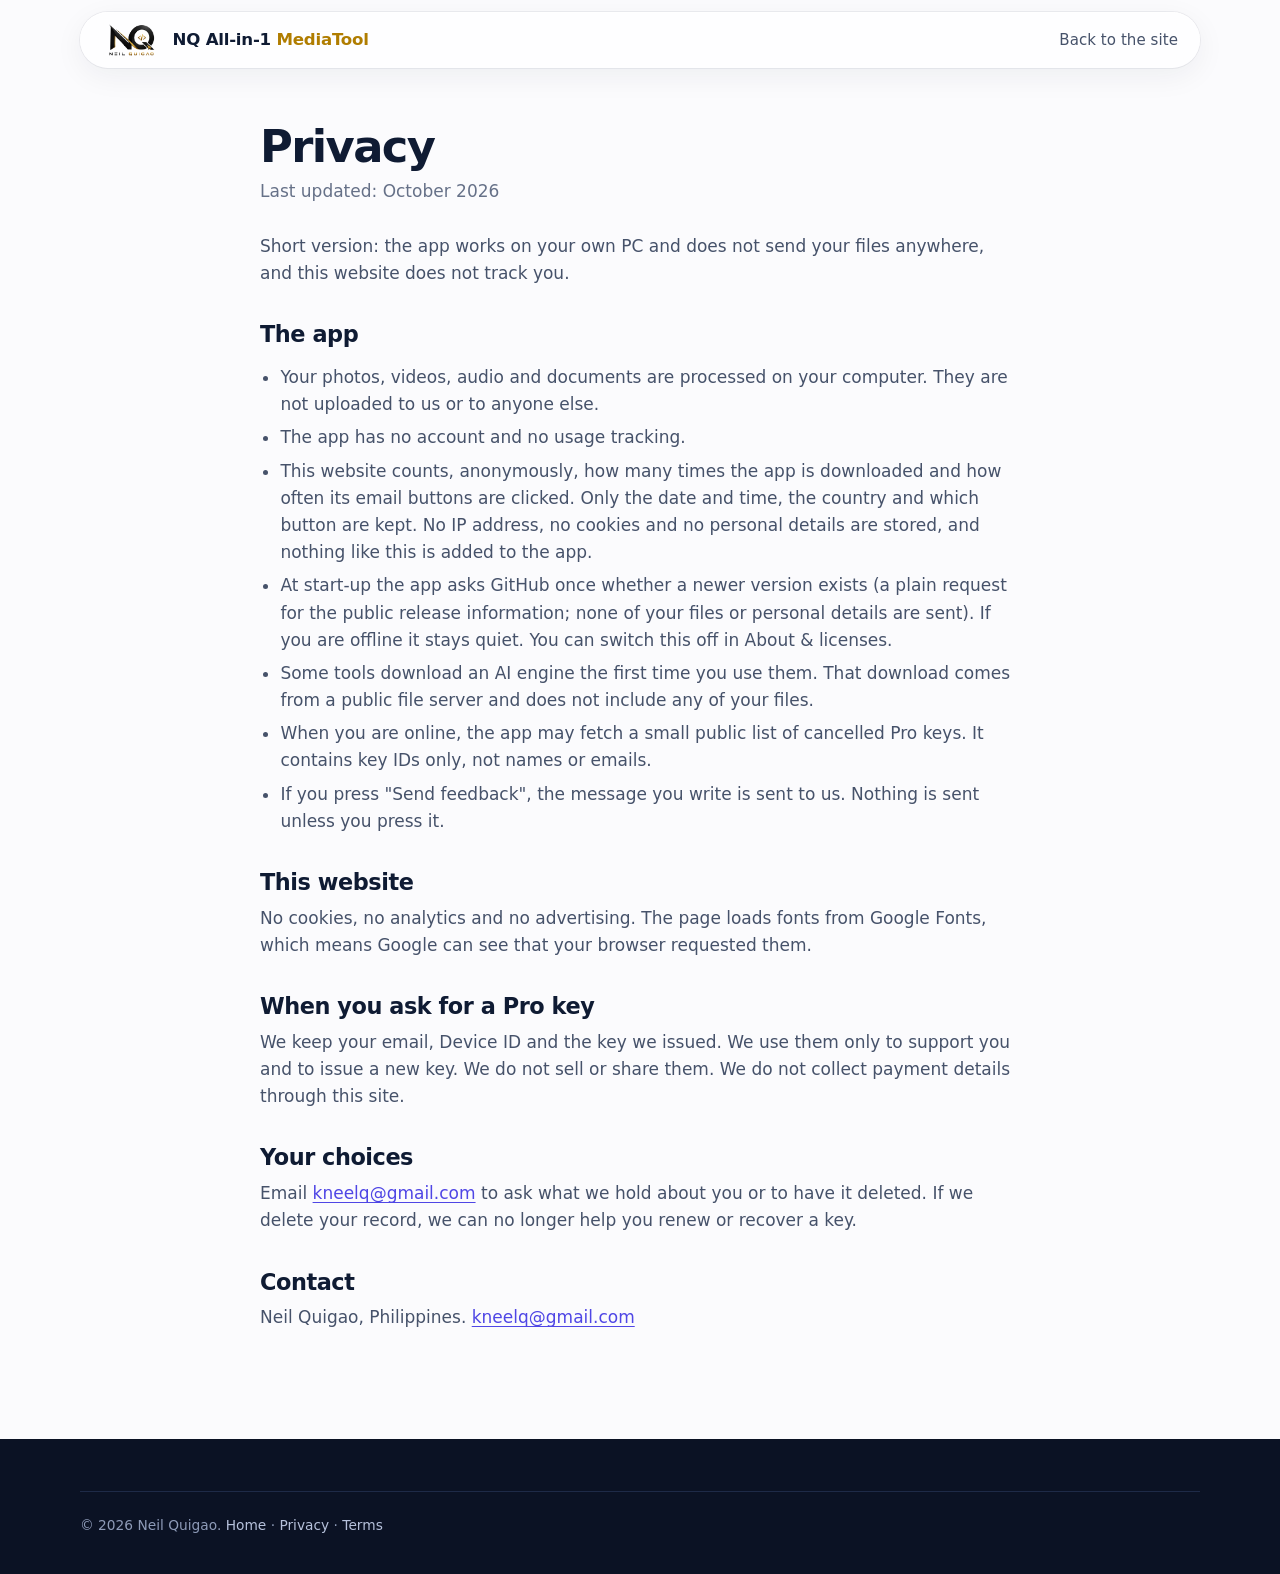
==== commit f3248251: "Site: download button via the NQ Pulse counter (R2-backed, auto-fallback), anonymous email-click cou" ====
--- a/docs/privacy.html
+++ b/docs/privacy.html
@@ -9,6 +9,7 @@
 <h2>The app</h2>
 <ul><li>Your photos, videos, audio and documents are processed on your computer. They are not uploaded to us or to anyone else.</li>
 <li>The app has no account and no usage tracking.</li>
+<li>This website counts, anonymously, how many times the app is downloaded and how often its email buttons are clicked. Only the date and time, the country and which button are kept. No IP address, no cookies and no personal details are stored, and nothing like this is added to the app.</li>
 <li>At start-up the app asks GitHub once whether a newer version exists (a plain request for the public release information; none of your files or personal details are sent). If you are offline it stays quiet. You can switch this off in About &amp; licenses.</li>
 <li>Some tools download an AI engine the first time you use them. That download comes from a public file server and does not include any of your files.</li>
 <li>When you are online, the app may fetch a small public list of cancelled Pro keys. It contains key IDs only, not names or emails.</li>
--- a/docs/style.css
+++ b/docs/style.css
@@ -360,3 +360,24 @@
   .btn-ghost, .group, .plan, .step, .nc, .ledger > div, .info { border-color: var(--ink); }
   :root { --body: #2a3550; --mute: #46526a; }
 }
+
+/* promo video in the hero: a poster, one press to play (nothing is downloaded before that) */
+.pv { position: relative; aspect-ratio: 16 / 9; border-radius: 22px; overflow: hidden; background: #0f172a; box-shadow: 0 0 0 1px rgba(255,255,255,.05) inset, 0 2px 4px rgba(15,27,51,.1), 0 40px 100px rgba(15,27,51,.36); isolation: isolate; }
+.pv picture, .pv-poster, .pv-vid { position: absolute; inset: 0; width: 100%; height: 100%; display: block; }
+.pv-poster, .pv-vid { object-fit: cover; }
+.pv-vid[hidden] { display: none; }
+.pv-play { position: absolute; inset: 0; z-index: 2; display: grid; place-content: center; justify-items: center; gap: 16px; border: 0; cursor: pointer; color: #fff; background: linear-gradient(180deg, rgba(15,23,42,0) 35%, rgba(15,23,42,.55)); font: 700 clamp(.95rem, 1.6vw, 1.15rem)/1.2 var(--text); letter-spacing: .005em; -webkit-tap-highlight-color: transparent; }
+.pv-ico { width: clamp(68px, 9vw, 92px); aspect-ratio: 1; border-radius: 50%; display: grid; place-items: center; padding-left: 4px; background: rgba(255,255,255,.22); -webkit-backdrop-filter: blur(16px) saturate(1.7); backdrop-filter: blur(16px) saturate(1.7); border: 1px solid rgba(255,255,255,.4); box-shadow: inset 0 1px 0 rgba(255,255,255,.55), 0 14px 44px rgba(0,0,0,.4); transition: transform .32s cubic-bezier(.2,.9,.25,1), background .2s; }
+.pv-play:hover .pv-ico { transform: scale(1.07); background: rgba(255,255,255,.3); }
+.pv-play:active .pv-ico { transform: scale(.94); transition-duration: .08s; }
+.pv-play:focus-visible { outline: 3px solid #fbbf24; outline-offset: -6px; }
+.pv-txt { padding: 8px 18px; border-radius: 999px; background: rgba(15,23,42,.62); -webkit-backdrop-filter: blur(10px); backdrop-filter: blur(10px); }
+.pv.playing .pv-play, .pv.playing .pv-poster, .pv.playing picture { display: none; }
+@media (max-width: 700px) { .pv { aspect-ratio: 9 / 16; max-width: 420px; margin: 0 auto; border-radius: 18px; } }
+@media (prefers-reduced-transparency: reduce) { .pv-ico { background: #3b4468; -webkit-backdrop-filter: none; backdrop-filter: none; } }
+@media (prefers-reduced-motion: reduce) { .pv-ico { transition: none; } }
+/* the interactive demo, now in the results section */
+.rdemo { max-width: 1060px; margin: 0 auto 84px; text-align: center; }
+.rdemo h3 { margin-bottom: 10px; }
+.rdemo > p { max-width: 44em; margin: 0 auto 26px; color: #b4bfd9; }
+.demo-fig { margin: 0 auto; width: 100%; text-align: left; }
